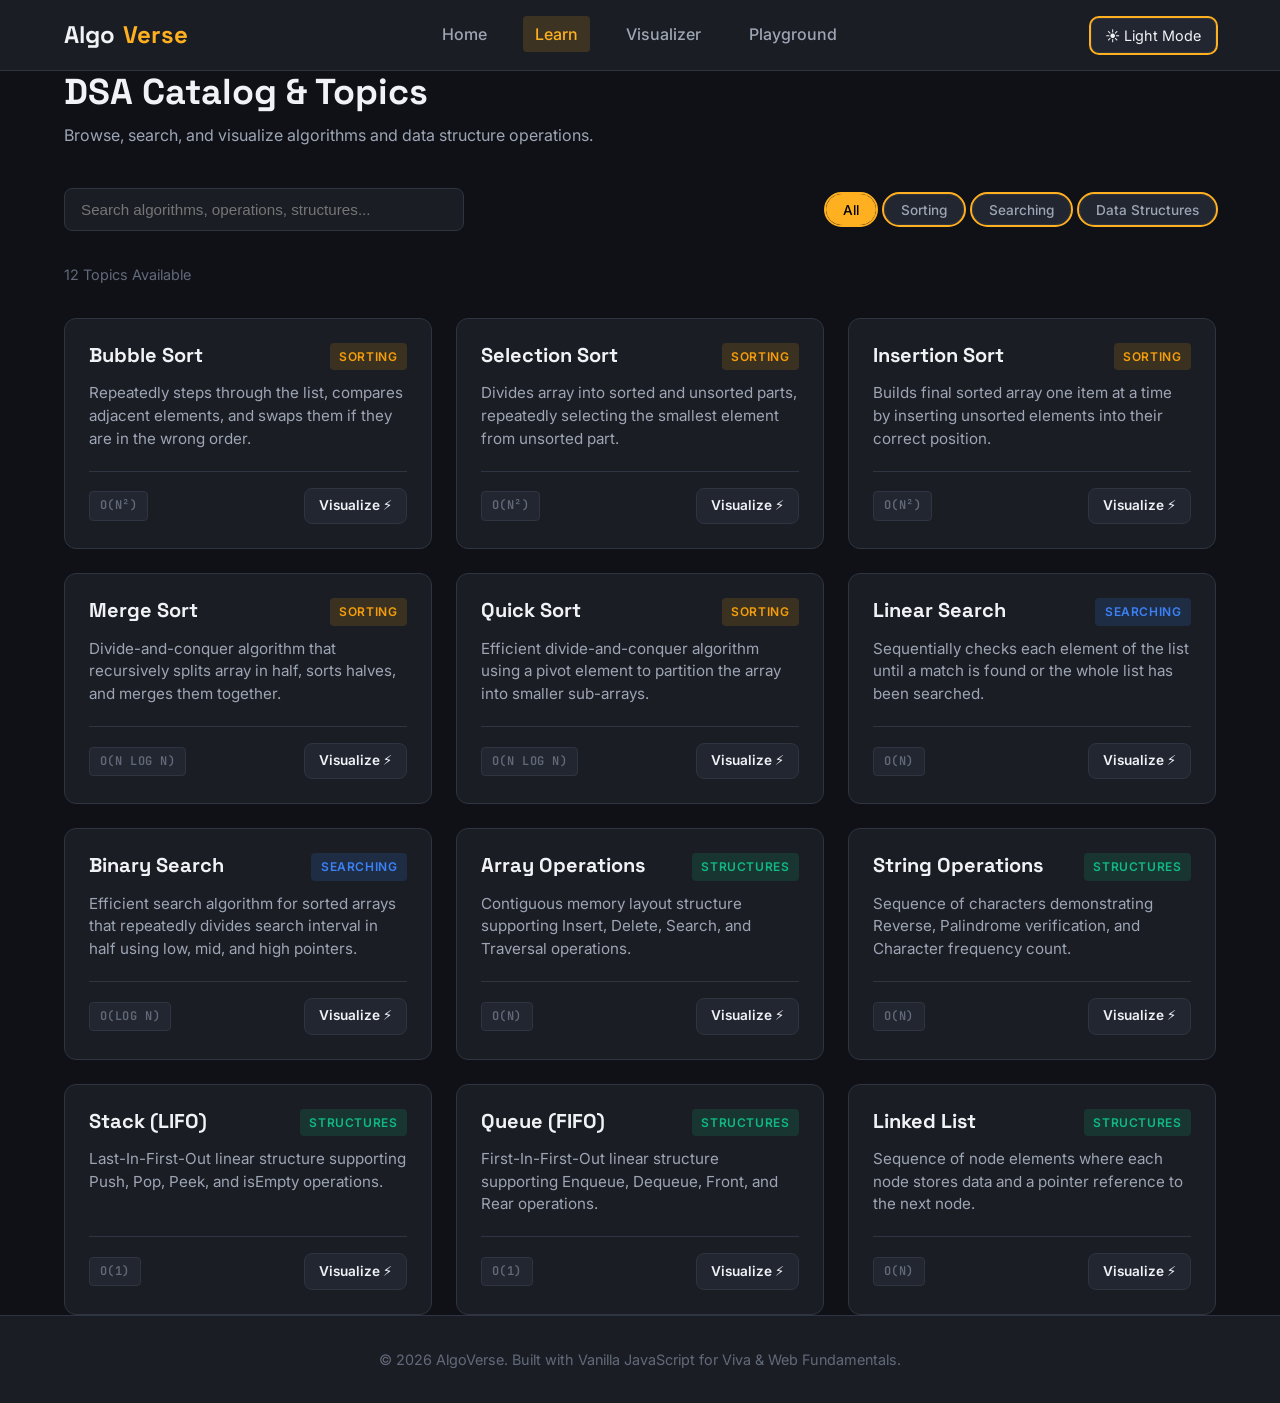
==== learn.html @ 3eda2afb "added landing page, feature cards and dynamic catalog feature system" ====
<!DOCTYPE html>
<html lang="en" data-theme="dark">
<head>
  <meta charset="UTF-8">
  <meta name="viewport" content="width=device-width, initial-scale=1.0">
  <title>Learn & Catalog — AlgoVerse</title>
  
  <!-- Google Fonts -->
  <link rel="preconnect" href="https://fonts.googleapis.com">
  <link rel="preconnect" href="https://fonts.gstatic.com" crossorigin>
  <link href="https://fonts.googleapis.com/css2?family=Inter:wght@400;500;600;700&family=JetBrains+Mono:wght@400;500;700&family=Space+Grotesk:wght@600;700&display=swap" rel="stylesheet">
  
  <!-- Stylesheets -->
  <link rel="stylesheet" href="styles/tokens.css">
  <link rel="stylesheet" href="styles/base.css">
  <link rel="stylesheet" href="styles/layout.css">
  <link rel="stylesheet" href="styles/components.css">
</head>
<body>

  <!-- Navigation Header -->
  <header class="navbar">
    <div class="container nav-container">
      <a href="index.html" class="logo">
        Algo<span>Verse</span>
      </a>
      
      <nav>
        <ul class="nav-links">
          <li><a href="index.html" class="nav-link">Home</a></li>
          <li><a href="learn.html" class="nav-link active">Learn</a></li>
          <li><a href="visualizer.html" class="nav-link">Visualizer</a></li>
          <li><a href="playground.html" class="nav-link">Playground</a></li>
        </ul>
      </nav>

      <button id="theme-toggle" class="theme-toggle-btn" aria-label="Toggle dark/light theme">
        ☀️ Light Mode
      </button>
    </div>
  </header>

  <!-- Main Content Shell -->
  <main class="container">
    <div style="margin-bottom: 2.5rem;">
      <h1 style="font-size: 2.25rem; margin-bottom: 0.5rem;">DSA Catalog & Topics</h1>
      <p style="color: var(--text-secondary);">Browse, search, and visualize algorithms and data structure operations.</p>
    </div>

    <!-- Filter & Search Controls -->
    <div class="filter-bar">
      <!-- Search Input -->
      <input type="text" id="catalog-search" class="search-input" placeholder="Search algorithms, operations, structures...">
      
      <!-- Category Filter Pills -->
      <div class="filter-pills">
        <button class="pill-btn active" data-category="all">All</button>
        <button class="pill-btn" data-category="sorting">Sorting</button>
        <button class="pill-btn" data-category="searching">Searching</button>
        <button class="pill-btn" data-category="structures">Data Structures</button>
      </div>
    </div>

    <!-- Results Counter -->
    <div style="margin-bottom: 1rem; color: var(--text-muted); font-size: 0.9rem;" id="results-count">
      Loading topics...
    </div>

    <!-- Dynamic Catalog Card Grid -->
    <div id="catalog-grid" class="card-grid"></div>
  </main>

  <!-- Footer -->
  <footer class="footer">
    <div class="container">
      <p>&copy; 2026 AlgoVerse. Built with Vanilla JavaScript for Viva & Web Fundamentals.</p>
    </div>
  </footer>

  <!-- Script Modules -->
  <script type="module">
    import { ThemeManager } from './scripts/core/theme.js';
    import './scripts/pages/learn.js';

    document.addEventListener('DOMContentLoaded', () => {
      const themeManager = new ThemeManager();
      themeManager.init();
    });
  </script>
</body>
</html>
---- styles/tokens.css ----
/* AlgoVerse — Design Tokens (tokens.css)
Graphite & Amber Theme System */

:root {
  /* Dark Theme Colors (Default) */
  --bg-primary: #0f1117;
  --bg-surface: #1a1d24;
  --bg-card: #222631;
  
  --text-primary: #f0f2f5;
  --text-secondary: #9da5b4;
  --text-muted: #626a79;
  
  --accent-color: #ffb020;        /* Amber */
  --accent-hover: #e09816;
  --accent-subtle: rgba(255, 176, 32, 0.15);
  
  --border-color: #2e3440;
  --border-focus: #ffb020;
  
  /* Visualization Color Tokens */
  --viz-default: #3b82f6;        /* Blue */
  --viz-compare: #f59e0b;        /* Amber/Orange */
  --viz-swap: #ef4444;           /* Red */
  --viz-sorted: #10b981;         /* Emerald Green */
  --viz-pivot: #8b5cf6;          /* Purple */

  /* Simple Durations & Motion */
  --dur-fast: 150ms;
  --dur-base: 250ms;
  --ease-standard: ease;
  
  /* Layout Spacing & Radius */
  --radius-sm: 4px;
  --radius-md: 8px;
  --radius-lg: 12px;
  --max-width: 1200px;
}

/* Light Theme Override */
[data-theme="light"] {
  --bg-primary: #f8fafc;
  --bg-surface: #ffffff;
  --bg-card: #f1f5f9;
  
  --text-primary: #0f172a;
  --text-secondary: #475569;
  --text-muted: #94a3b8;
  
  --accent-color: #d97706;        /* Deep Amber */
  --accent-hover: #b45309;
  --accent-subtle: rgba(217, 119, 6, 0.15);
  
  --border-color: #e2e8f0;
  --border-focus: #d97706;
}
---- styles/base.css ----
/* AlgoVerse — Base CSS Reset & Typography*/
* {
  margin: 0;
  padding: 0;
  box-sizing: border-box;
}

body {
  background-color: var(--bg-primary);
  color: var(--text-primary);
  font-family: 'Inter', system-ui, -apple-system, sans-serif;
  line-height: 1.6;
  min-height: 100vh;
  display: flex;
  flex-direction: column;
  transition: background-color var(--dur-base) var(--ease-standard),
              color var(--dur-base) var(--ease-standard);
}

h1, h2, h3, h4 {
  font-family: 'Space Grotesk', sans-serif;
  font-weight: 700;
  line-height: 1.2;
}

code, pre, .number-font {
  font-family: 'JetBrains Mono', monospace;
  font-variant-numeric: tabular-nums;
}

a {
  color: var(--accent-color);
  text-decoration: none;
  transition: color var(--dur-fast) var(--ease-standard);
}

a:hover {
  color: var(--accent-hover);
}

button {
  cursor: pointer;
  border: none;
  outline: 2px solid var(--border-focus);
  font-family: inherit;
}

/* Accessibility: Reduced Motion */
@media (prefers-reduced-motion: reduce) {
  *, ::before, ::after {
    transition-duration: 0.01ms !important;
    animation-duration: 0.01ms !important;
  }
}
---- styles/layout.css ----
/*AlgoVerse — Layout Architecture */

.container {
  width: 100%;
  max-width: var(--max-width);
  margin: 0 auto;
  padding: 0 1.5rem;
}

/* Header Navbar */
.navbar {
  background-color: var(--bg-surface);
  border-bottom: 1px solid var(--border-color);
  padding: 1rem 0;
  position: sticky;
  top: 0;
  z-index: 100;
}

.nav-container {
  display: flex;
  justify-content: space-between;
  align-items: center;
}

.logo {
  font-family: 'Space Grotesk', sans-serif;
  font-size: 1.5rem;
  font-weight: 700;
  color: var(--text-primary);
  display: flex;
  align-items: center;
  gap: 0.5rem;
}

.logo span {
  color: var(--accent-color);
}

.nav-links {
  display: flex;
  align-items: center;
  gap: 1.5rem;
  list-style: none;
}

.nav-link {
  color: var(--text-secondary);
  font-weight: 500;
  padding: 0.5rem 0.75rem;
  border-radius: var(--radius-sm);
  transition: all var(--dur-fast) var(--ease-standard);
}

.nav-link:hover, .nav-link.active {
  color: var(--accent-color);
  background-color: var(--accent-subtle);
}

/* Theme Toggle Button */
.theme-toggle-btn {
  background-color: var(--bg-card);
  color: var(--text-primary);
  border: 1px solid var(--border-color);
  padding: 0.5rem 0.85rem;
  border-radius: var(--radius-md);
  font-size: 0.9rem;
  display: flex;
  align-items: center;
  gap: 0.4rem;
  transition: all var(--dur-fast) var(--ease-standard);
}

.theme-toggle-btn:hover {
  border-color: var(--accent-color);
  transform: translateY(-1px);
}

/* Main Content Area */
main {
  flex: 1;
  padding: 3rem 0;
}

/* Hero Placeholder */
.hero-placeholder {
  text-align: center;
  padding: 4rem 1rem;
}

.hero-placeholder h1 {
  font-size: 2.5rem;
  margin-bottom: 1rem;
}

.hero-placeholder h1 span {
  color: var(--accent-color);
}

.hero-placeholder p {
  color: var(--text-secondary);
  font-size: 1.1rem;
}

/* Footer */
.footer {
  background-color: var(--bg-surface);
  border-top: 1px solid var(--border-color);
  padding: 2rem 0;
  text-align: center;
  color: var(--text-muted);
  font-size: 0.9rem;
}
---- styles/components.css ----
/* AlgoVerse — Reusable UI Components*/
/* Buttons */
.btn {
  display: inline-flex;
  align-items: center;
  gap: 0.5rem;
  padding: 0.75rem 1.5rem;
  border-radius: var(--radius-md);
  font-weight: 600;
  font-size: 0.95rem;
  transition: all var(--dur-fast) var(--ease-standard);
  text-decoration: none;
  cursor: pointer;
}

.btn-primary {
  background-color: var(--accent-color);
  color: #000000;
}

.btn-primary:hover {
  background-color: var(--accent-hover);
  color: #000000;
  transform: translateY(-2px);
}

.btn-secondary {
  background-color: var(--bg-card);
  color: var(--text-primary);
  border: 1px solid var(--border-color);
}

.btn-secondary:hover {
  border-color: var(--accent-color);
  color: var(--accent-color);
  transform: translateY(-2px);
}

/* Card Grid Layout */
.card-grid {
  display: grid;
  grid-template-columns: repeat(auto-fit, minmax(300px, 1fr));
  gap: 1.5rem;
  margin-top: 2rem;
}

/* Generic Card Component */
.card {
  background-color: var(--bg-surface);
  border: 1px solid var(--border-color);
  border-radius: var(--radius-lg);
  padding: 1.5rem;
  display: flex;
  flex-direction: column;
  justify-content: space-between;
  transition: transform var(--dur-fast) var(--ease-standard),
              border-color var(--dur-fast) var(--ease-standard),
              background-color var(--dur-base) var(--ease-standard);
}

.card:hover {
  transform: translateY(-4px);
  border-color: var(--accent-color);
}

.card-header {
  display: flex;
  justify-content: space-between;
  align-items: flex-start;
  margin-bottom: 0.75rem;
}

.card-title {
  font-size: 1.25rem;
  color: var(--text-primary);
}

.card-desc {
  color: var(--text-secondary);
  font-size: 0.95rem;
  margin-bottom: 1.25rem;
  line-height: 1.5;
}

.card-footer {
  display: flex;
  justify-content: space-between;
  align-items: center;
  padding-top: 1rem;
  border-top: 1px solid var(--border-color);
}

/* Badges & Tags */
.badge {
  display: inline-block;
  padding: 0.25rem 0.6rem;
  border-radius: var(--radius-sm);
  font-size: 0.75rem;
  font-weight: 600;
  text-transform: uppercase;
  letter-spacing: 0.05em;
}

.badge-sorting {
  background-color: rgba(245, 158, 11, 0.15);
  color: #f59e0b;
}

.badge-searching {
  background-color: rgba(59, 130, 246, 0.15);
  color: #3b82f6;
}

.badge-structures {
  background-color: rgba(16, 185, 129, 0.15);
  color: #10b981;
}

.badge-complexity {
  font-family: 'JetBrains Mono', monospace;
  background-color: var(--bg-card);
  color: var(--text-muted);
  border: 1px solid var(--border-color);
}

/* Search Bar & Filter Controls */
.filter-bar {
  display: flex;
  flex-direction: column;
  gap: 1rem;
  margin-bottom: 2rem;
}

@media (min-width: 640px) {
  .filter-bar {
    flex-direction: row;
    justify-content: space-between;
    align-items: center;
  }
}

.search-input {
  background-color: var(--bg-surface);
  color: var(--text-primary);
  border: 1px solid var(--border-color);
  padding: 0.75rem 1rem;
  border-radius: var(--radius-md);
  font-size: 0.95rem;
  width: 100%;
  max-width: 400px;
  outline: none;
  transition: border-color var(--dur-fast) var(--ease-standard);
}

.search-input:focus {
  border-color: var(--border-focus);
}

.filter-pills {
  display: flex;
  gap: 0.5rem;
  flex-wrap: wrap;
}

.pill-btn {
  background-color: var(--bg-card);
  color: var(--text-secondary);
  border: 1px solid var(--border-color);
  padding: 0.4rem 1rem;
  border-radius: 9999px;
  font-size: 0.85rem;
  font-weight: 500;
  transition: all var(--dur-fast) var(--ease-standard);
  cursor: pointer;
}

.pill-btn:hover, .pill-btn.active {
  background-color: var(--accent-color);
  color: #000000;
  border-color: var(--accent-color);
}
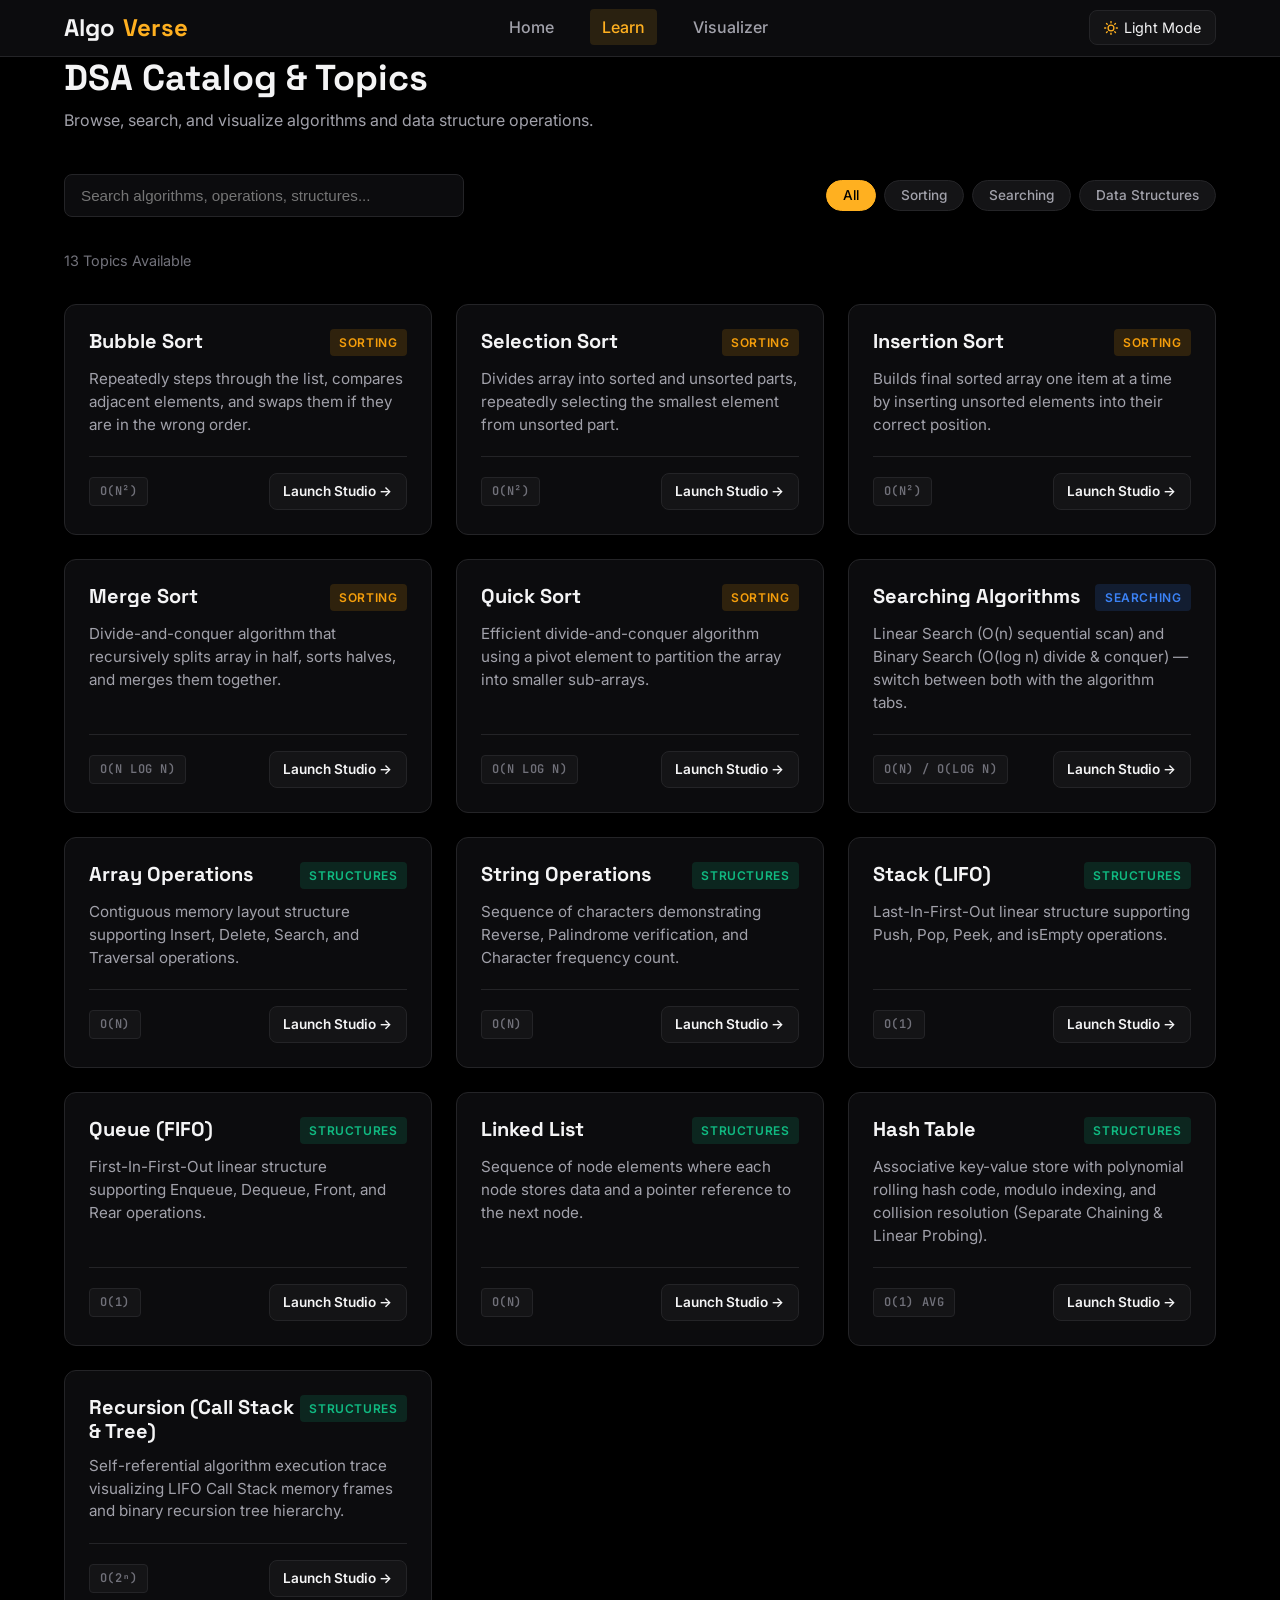
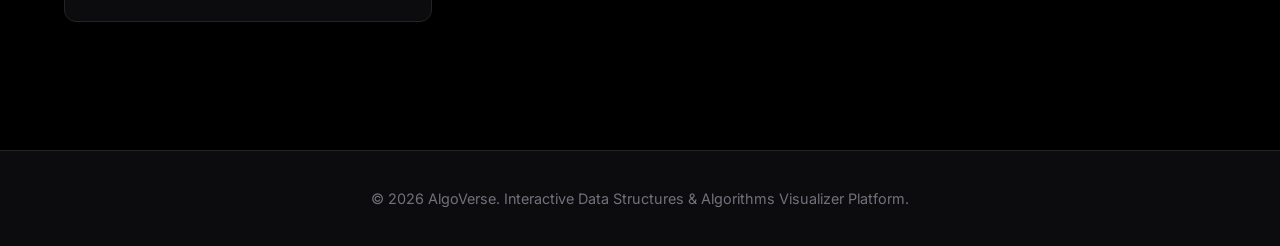
==== commit d6164882: "complete algoverse visualizer platform" ====
--- a/learn.html
+++ b/learn.html
@@ -30,18 +30,18 @@
           <li><a href="index.html" class="nav-link">Home</a></li>
           <li><a href="learn.html" class="nav-link active">Learn</a></li>
           <li><a href="visualizer.html" class="nav-link">Visualizer</a></li>
-          <li><a href="playground.html" class="nav-link">Playground</a></li>
         </ul>
       </nav>
 
       <button id="theme-toggle" class="theme-toggle-btn" aria-label="Toggle dark/light theme">
-        ☀️ Light Mode
+        <svg class="theme-toggle-icon" width="14" height="14" viewBox="0 0 24 24" fill="none" stroke="currentColor" stroke-width="2.2" stroke-linecap="round" stroke-linejoin="round"><circle cx="12" cy="12" r="5"/><line x1="12" y1="1" x2="12" y2="3"/><line x1="12" y1="21" x2="12" y2="23"/><line x1="4.22" y1="4.22" x2="5.64" y2="5.64"/><line x1="18.36" y1="18.36" x2="19.78" y2="19.78"/><line x1="1" y1="12" x2="3" y2="12"/><line x1="21" y1="12" x2="23" y2="12"/><line x1="4.22" y1="19.78" x2="5.64" y2="18.36"/><line x1="18.36" y1="5.64" x2="19.78" y2="4.22"/></svg>
+        <span>Light Mode</span>
       </button>
     </div>
   </header>
 
   <!-- Main Content Shell -->
-  <main class="container">
+  <main class="container catalog-page-container">
     <div style="margin-bottom: 2.5rem;">
       <h1 style="font-size: 2.25rem; margin-bottom: 0.5rem;">DSA Catalog & Topics</h1>
       <p style="color: var(--text-secondary);">Browse, search, and visualize algorithms and data structure operations.</p>
@@ -73,7 +73,7 @@
   <!-- Footer -->
   <footer class="footer">
     <div class="container">
-      <p>&copy; 2026 AlgoVerse. Built with Vanilla JavaScript for Viva & Web Fundamentals.</p>
+      <p>&copy; 2026 AlgoVerse. Interactive Data Structures & Algorithms Visualizer Platform.</p>
     </div>
   </footer>
 
--- a/styles/tokens.css
+++ b/styles/tokens.css
@@ -1,29 +1,29 @@
 /* AlgoVerse — Design Tokens (tokens.css)
-Graphite & Amber Theme System */
+   Jet Black & Amber Theme System */
 
 :root {
-  /* Dark Theme Colors (Default) */
-  --bg-primary: #0f1117;
-  --bg-surface: #1a1d24;
-  --bg-card: #222631;
+  /* Dark Theme Colors (Default) — Jet Black OLED System */
+  --bg-primary: #000000;         /* Pitch Jet Black Canvas (replaces bluish #0f1117) */
+  --bg-surface: #0c0c0e;         /* Elevated Surface for Navbar, Outer Containers & Viewports */
+  --bg-card: #141416;            /* Neutral Dark Charcoal for Cards & Control Clusters */
   
-  --text-primary: #f0f2f5;
-  --text-secondary: #9da5b4;
-  --text-muted: #626a79;
+  --text-primary: #f4f4f5;       /* Crisp High-Contrast White */
+  --text-secondary: #a1a1aa;     /* Neutral Zinc Secondary Text (removes blue undertones) */
+  --text-muted: #71717a;         /* Neutral Zinc Muted Text */
   
-  --accent-color: #ffb020;        /* Amber */
+  --accent-color: #ffb020;       /* Amber Accent */
   --accent-hover: #e09816;
-  --accent-subtle: rgba(255, 176, 32, 0.15);
+  --accent-subtle: rgba(255, 176, 32, 0.12);
   
-  --border-color: #2e3440;
+  --border-color: #242427;       /* Neutral Charcoal Border (replaces Nord blue-gray #2e3440) */
   --border-focus: #ffb020;
   
-  /* Visualization Color Tokens */
-  --viz-default: #3b82f6;        /* Blue */
+  /* Visualization Color Tokens (Vivid & High-Contrast against Pitch Black) */
+  --viz-default: #38bdf8;        /* Sky Blue */
   --viz-compare: #f59e0b;        /* Amber/Orange */
-  --viz-swap: #ef4444;           /* Red */
+  --viz-swap: #ef4444;           /* Vivid Red */
   --viz-sorted: #10b981;         /* Emerald Green */
-  --viz-pivot: #8b5cf6;          /* Purple */
+  --viz-pivot: #a855f7;          /* Purple */
 
   /* Simple Durations & Motion */
   --dur-fast: 150ms;
--- a/styles/base.css
+++ b/styles/base.css
@@ -41,8 +41,13 @@
 button {
   cursor: pointer;
   border: none;
+  outline: none;
+  font-family: inherit;
+}
+
+button:focus-visible {
   outline: 2px solid var(--border-focus);
-  font-family: inherit;
+  outline-offset: 2px;
 }
 
 /* Accessibility: Reduced Motion */
--- a/styles/layout.css
+++ b/styles/layout.css
@@ -11,7 +11,7 @@
 .navbar {
   background-color: var(--bg-surface);
   border-bottom: 1px solid var(--border-color);
-  padding: 1rem 0;
+  padding: 0.55rem 0;
   position: sticky;
   top: 0;
   z-index: 100;
@@ -73,41 +73,174 @@
 
 .theme-toggle-btn:hover {
   border-color: var(--accent-color);
-  transform: translateY(-1px);
+  transform: translateY(-2px) scale(1.03);
+  box-shadow: 0 0 12px var(--accent-subtle);
 }
 
 /* Main Content Area */
 main {
   flex: 1;
-  padding: 3rem 0;
+  padding: 0.75rem 0 2rem;
+}
+
+.catalog-page-container {
+  padding-bottom: 4rem;
+}
+
+/* Top Concept Container for Array Viewport Reorganization */
+#top-concept-container:not(:empty) {
+  margin-bottom: 0.85rem;
+}
+
+#top-concept-container .concept-header-card {
+  margin-bottom: 0;
+}
+
+/* Universal Workbench Layout */
+.visualizer-workbench {
+  width: 100%;
+}
+
+.workbench-controls-col {
+  width: 100%;
+}
+
+.workbench-visualizer-col {
+  width: 100%;
+}
+
+/* Split Workbench Layout for Stack, Queue, Hash Table, Sorting, Searching, Recursion & String (Left Controls, Right Visualizer) */
+@media (min-width: 960px) {
+  .visualizer-workbench.split-active {
+    display: grid;
+    grid-template-columns: minmax(360px, 460px) 1fr;
+    gap: 1.5rem;
+    align-items: start;
+    margin-bottom: 1.25rem;
+  }
+
+  .visualizer-workbench.split-active .workbench-controls-col .input-control-card {
+    margin-bottom: 0;
+  }
+
+  .visualizer-workbench.split-active .workbench-visualizer-col #visualization-viewport {
+    min-height: 380px;
+    display: flex;
+    align-items: stretch;
+    justify-content: center;
+  }
+
+  .visualizer-workbench.split-active .workbench-visualizer-col #visualization-viewport:has(.stack-visualizer-container),
+  .visualizer-workbench.split-active .workbench-visualizer-col #visualization-viewport:has(.queue-visualizer-stage),
+  .visualizer-workbench.split-active .workbench-visualizer-col #visualization-viewport:has(.hash-table-viewport),
+  .visualizer-workbench.split-active .workbench-visualizer-col #visualization-viewport:has(.string-viewport-card),
+  .visualizer-workbench.split-active .workbench-visualizer-col #visualization-viewport:has(.recursion-visualizer-grid) {
+    min-height: 420px;
+    align-items: center;
+  }
+}
+
+/* Theme Toggle Icon */
+.theme-toggle-icon {
+  display: inline-block;
+  vertical-align: middle;
+  color: var(--accent-color);
+  flex-shrink: 0;
+}
+
+/* ==================== HOME PAGE DSA AMBIENT BACKDROP ==================== */
+.hero-dsa-backdrop {
+  position: absolute;
+  top: 0;
+  left: 0;
+  right: 0;
+  height: 620px;
+  overflow: hidden;
+  pointer-events: none;
+  z-index: 0;
+}
+
+.home-main-container {
+  position: relative;
+  z-index: 1;
+}
+
+.dsa-ambient-radial-glow {
+  position: absolute;
+  border-radius: 50%;
+  filter: blur(80px);
+  opacity: 0.6;
+  pointer-events: none;
+}
+
+.dsa-ambient-radial-glow.glow-1 {
+  top: -80px;
+  left: 20%;
+  width: 480px;
+  height: 380px;
+  background: radial-gradient(circle, rgba(245, 158, 11, 0.08) 0%, rgba(245, 158, 11, 0.02) 60%, transparent 100%);
+}
+
+.dsa-ambient-radial-glow.glow-2 {
+  top: 100px;
+  right: 15%;
+  width: 520px;
+  height: 420px;
+  background: radial-gradient(circle, rgba(6, 182, 212, 0.07) 0%, rgba(139, 92, 246, 0.03) 60%, transparent 100%);
+}
+
+.dsa-grid-pattern {
+  position: absolute;
+  inset: 0;
+  background-image: radial-gradient(rgba(255, 255, 255, 0.06) 1px, transparent 1px);
+  background-size: 32px 32px;
+  mask-image: radial-gradient(ellipse 70% 60% at 50% 30%, black 20%, transparent 80%);
+  -webkit-mask-image: radial-gradient(ellipse 70% 60% at 50% 30%, black 20%, transparent 80%);
+}
+
+.dsa-constellation-svg {
+  position: absolute;
+  top: 40px;
+  left: 50%;
+  transform: translateX(-50%);
+  width: 1200px;
+  height: 520px;
+  opacity: 0.85;
 }
 
 /* Hero Placeholder */
 .hero-placeholder {
   text-align: center;
-  padding: 4rem 1rem;
+  padding: 4.5rem 1rem 3rem;
+  position: relative;
 }
 
 .hero-placeholder h1 {
-  font-size: 2.5rem;
+  font-size: 2.85rem;
   margin-bottom: 1rem;
+  letter-spacing: -0.02em;
 }
 
 .hero-placeholder h1 span {
   color: var(--accent-color);
+  text-shadow: 0 0 25px rgba(245, 158, 11, 0.25);
 }
 
 .hero-placeholder p {
   color: var(--text-secondary);
-  font-size: 1.1rem;
+  font-size: 1.15rem;
+  max-width: 650px;
+  margin: 0 auto;
 }
 
 /* Footer */
 .footer {
   background-color: var(--bg-surface);
   border-top: 1px solid var(--border-color);
-  padding: 2rem 0;
+  padding: 2.25rem 0;
   text-align: center;
   color: var(--text-muted);
   font-size: 0.9rem;
-}
+  position: relative;
+  z-index: 2;
+}
--- a/styles/components.css
+++ b/styles/components.css
@@ -33,7 +33,8 @@
 .btn-secondary:hover {
   border-color: var(--accent-color);
   color: var(--accent-color);
-  transform: translateY(-2px);
+  transform: translateY(-2px) scale(1.03);
+  box-shadow: 0 0 12px var(--accent-subtle);
 }
 
 /* Card Grid Layout */
@@ -42,6 +43,7 @@
   grid-template-columns: repeat(auto-fit, minmax(300px, 1fr));
   gap: 1.5rem;
   margin-top: 2rem;
+  margin-bottom: 4rem; /* Clear gap between last row of cards and footer */
 }
 
 /* Generic Card Component */
@@ -54,8 +56,8 @@
   flex-direction: column;
   justify-content: space-between;
   transition: transform var(--dur-fast) var(--ease-standard),
-              border-color var(--dur-fast) var(--ease-standard),
-              background-color var(--dur-base) var(--ease-standard);
+    border-color var(--dur-fast) var(--ease-standard),
+    background-color var(--dur-base) var(--ease-standard);
 }
 
 .card:hover {
@@ -86,8 +88,18 @@
   display: flex;
   justify-content: space-between;
   align-items: center;
+  gap: 0.75rem;
   padding-top: 1rem;
   border-top: 1px solid var(--border-color);
+  margin-top: auto;
+}
+
+.card-footer .btn {
+  white-space: nowrap;
+  flex-shrink: 0;
+  display: inline-flex;
+  align-items: center;
+  justify-content: center;
 }
 
 /* Badges & Tags */
@@ -174,8 +186,4510 @@
   cursor: pointer;
 }
 
-.pill-btn:hover, .pill-btn.active {
+.pill-btn:hover,
+.pill-btn.active {
   background-color: var(--accent-color);
   color: #000000;
   border-color: var(--accent-color);
 }
+
+
+
+/*Transport Controls Component Styles */
+
+.transport-bar {
+  background-color: var(--bg-surface);
+  border: 1px solid var(--border-color);
+  border-radius: var(--radius-md);
+  padding: 0.5rem 0.85rem;
+  display: flex;
+  flex-direction: column;
+  gap: 0.45rem;
+  margin-top: 0.4rem;
+  margin-bottom: 0.4rem;
+}
+
+.transport-controls-row {
+  display: flex;
+  justify-content: space-between;
+  align-items: center;
+  flex-wrap: wrap;
+  gap: 1rem;
+}
+
+.transport-btn-group {
+  display: flex;
+  align-items: center;
+  gap: 0.5rem;
+}
+
+.transport-btn {
+  background-color: var(--bg-card);
+  color: var(--text-primary);
+  border: 1px solid var(--border-color);
+  padding: 0.5rem 1rem;
+  border-radius: var(--radius-md);
+  font-size: 0.9rem;
+  font-weight: 600;
+  display: inline-flex;
+  align-items: center;
+  gap: 0.4rem;
+  transition: all var(--dur-fast) var(--ease-standard);
+  cursor: pointer;
+}
+
+.transport-btn:hover {
+  border-color: var(--accent-color);
+  color: var(--accent-color);
+}
+
+.transport-btn.active {
+  background-color: var(--accent-color);
+  color: #000000;
+  border-color: var(--accent-color);
+}
+
+.speed-select {
+  background-color: var(--bg-card);
+  color: var(--text-primary);
+  border: 1px solid var(--border-color);
+  padding: 0.5rem 0.75rem;
+  border-radius: var(--radius-md);
+  font-size: 0.85rem;
+  font-weight: 500;
+  outline: none;
+  cursor: pointer;
+}
+
+.speed-select:focus {
+  border-color: var(--border-focus);
+}
+
+.timeline-row {
+  display: flex;
+  align-items: center;
+  gap: 1rem;
+}
+
+.scrubber-slider {
+  flex: 1;
+  accent-color: var(--accent-color);
+  height: 6px;
+  cursor: pointer;
+}
+
+.step-badge {
+  font-family: 'JetBrains Mono', monospace;
+  font-size: 0.85rem;
+  color: var(--text-muted);
+  min-width: 110px;
+  text-align: right;
+}
+
+
+
+/* ==========================================
+   Visualizer Viewport & Array Bars Styles
+   ========================================== */
+
+.visualizer-header {
+  margin-bottom: 0.45rem;
+  display: flex;
+  justify-content: space-between;
+  align-items: center;
+  flex-wrap: wrap;
+  gap: 0.5rem;
+}
+
+.visualizer-header h1 {
+  font-size: 1.65rem !important;
+  margin-bottom: 0.15rem !important;
+}
+
+.visualization-viewport {
+  background-color: var(--bg-surface);
+  border: 1px solid var(--border-color);
+  border-radius: var(--radius-lg);
+  height: 275px;
+  width: 100%;
+  padding: 3.5rem 1.25rem 0.75rem; /* extra top for pointer badge stacks */
+  display: flex;
+  align-items: stretch;
+  justify-content: center;
+  gap: 0.65rem;
+  position: relative;
+  overflow: visible; /* allow stacked pointer badges to show above */
+}
+
+.visualization-viewport:has(.array-boxes-row),
+.visualization-viewport:has(.matrix-visualizer-container),
+.visualization-viewport:has(.ll-visualization-chain),
+.visualization-viewport:has(.ll-visualization-wrapper),
+.visualization-viewport:has(.string-viewport-card),
+.visualization-viewport:has(.hash-table-viewport),
+.visualization-viewport:has(.stack-visualizer-container),
+.visualization-viewport:has(.queue-visualizer-stage),
+.visualization-viewport:has(.recursion-visualizer-grid) {
+  height: auto;
+  min-height: 150px;
+  align-items: center;
+  padding: 0.85rem 1rem;
+  overflow: visible;
+}
+
+
+.bar-wrapper {
+  flex: 1;
+  max-width: 60px;
+  height: 100%;
+  display: flex;
+  flex-direction: column;
+  justify-content: flex-end;
+  align-items: center;
+  position: relative;
+}
+
+.bar {
+  width: 100%;
+  background-color: var(--viz-default);
+  border-radius: var(--radius-sm) var(--radius-sm) 0 0;
+  transition: height var(--dur-base) var(--ease-standard),
+    background-color var(--dur-fast) var(--ease-standard),
+    transform var(--dur-fast) var(--ease-standard);
+  display: flex;
+  justify-content: center;
+  align-items: flex-start;
+  padding-top: 0.25rem;
+}
+
+.bar-val {
+  font-family: 'JetBrains Mono', monospace;
+  font-size: 0.75rem;
+  font-weight: 700;
+  color: #ffffff;
+  text-shadow: 0 1px 2px rgba(0, 0, 0, 0.8);
+}
+
+.bar.highlight-compare {
+  background-color: var(--viz-compare);
+  transform: scaleY(1.03);
+}
+
+.bar.highlight-swap {
+  background-color: var(--viz-swap);
+  transform: scaleY(1.05);
+}
+
+.bar.highlight-sorted {
+  background-color: var(--viz-sorted);
+}
+
+.bar.highlight-pivot {
+  background-color: var(--viz-pivot);
+}
+
+.pointer-badge {
+  position: absolute;
+  top: -26px;
+  font-family: 'JetBrains Mono', monospace;
+  font-size: 0.75rem;
+  font-weight: 700;
+  color: var(--accent-color);
+  background-color: var(--accent-subtle);
+  padding: 1px 5px;
+  border-radius: var(--radius-sm);
+  border: 1px solid var(--accent-color);
+  white-space: nowrap;
+  z-index: 10;
+}
+
+/* Sub-array Grouping for Divide & Conquer (Merge Sort & Quick Sort) */
+.subarray-group {
+  border: 1.5px dashed rgba(56, 189, 248, 0.45);
+  border-radius: var(--radius-md);
+  background: rgba(15, 23, 42, 0.5);
+  padding: 0.5rem 0.65rem;
+  display: flex;
+  flex-direction: column;
+  align-items: center;
+  justify-content: flex-end;
+  gap: 0.5rem;
+  height: 100%;
+  flex: 1;
+  position: relative;
+  transition: all 0.25s ease;
+}
+
+.subarray-group.active-group {
+  border: 1.5px solid #f59e0b;
+  background: rgba(245, 158, 11, 0.1);
+  box-shadow: 0 0 16px rgba(245, 158, 11, 0.25);
+  transform: translateY(-2px);
+}
+
+.group-label {
+  font-family: var(--font-mono);
+  font-size: 0.72rem;
+  font-weight: 700;
+  color: #38bdf8;
+  background: rgba(56, 189, 248, 0.15);
+  border: 1px solid rgba(56, 189, 248, 0.3);
+  padding: 2px 7px;
+  border-radius: 4px;
+}
+
+.group-bars {
+  display: flex;
+  align-items: flex-end;
+  justify-content: center;
+  gap: 0.45rem;
+  height: 100%;
+  width: 100%;
+}
+
+
+/* ==========================================
+   Input Controls & Stats Components
+   ========================================== */
+
+.input-control-card {
+  background-color: var(--bg-surface);
+  border: 1px solid var(--border-color);
+  border-radius: var(--radius-lg);
+  padding: 0.65rem 0.95rem;
+  margin-bottom: 0.45rem;
+  display: flex;
+  flex-direction: column;
+  gap: 0.45rem;
+}
+
+.input-control-card:has(.ds-toolbar-card) {
+  padding: 0;
+  border: none;
+  background: transparent;
+  margin-bottom: 0.45rem;
+  box-shadow: none;
+}
+
+@media (min-width: 768px) {
+  .input-control-card {
+    flex-direction: row;
+    align-items: center;
+    justify-content: space-between;
+  }
+}
+
+.input-group {
+  display: flex;
+  gap: 0.5rem;
+  flex: 1;
+  max-width: 500px;
+}
+
+.custom-input {
+  background-color: var(--bg-card);
+  color: var(--text-primary);
+  border: 1px solid var(--border-color);
+  padding: 0.45rem 0.85rem;
+  border-radius: var(--radius-md);
+  font-family: 'JetBrains Mono', monospace;
+  font-size: 0.85rem;
+  flex: 1;
+  outline: none;
+}
+
+.custom-input:focus {
+  border-color: var(--border-focus);
+}
+
+.error-banner {
+  color: #ef4444;
+  background-color: rgba(239, 68, 68, 0.1);
+  border: 1px solid rgba(239, 68, 68, 0.3);
+  padding: 0.4rem 0.85rem;
+  border-radius: var(--radius-md);
+  font-size: 0.82rem;
+  display: none;
+  margin-top: 0.35rem;
+}
+
+.stats-row {
+  display: flex;
+  gap: 0.75rem;
+  margin-top: 0;
+  flex-wrap: wrap;
+}
+
+.stat-badge-card {
+  background-color: var(--bg-card);
+  border: 1px solid var(--border-color);
+  border-radius: var(--radius-md);
+  padding: 0.35rem 0.75rem;
+  display: flex;
+  align-items: center;
+  gap: 0.4rem;
+  font-size: 0.8rem;
+}
+
+.stat-val {
+  font-family: 'JetBrains Mono', monospace;
+  font-weight: 700;
+  color: var(--accent-color);
+}
+
+.narration-box {
+  background-color: var(--bg-card);
+  border: 1px solid var(--border-color);
+  border-left: 4px solid var(--accent-color);
+  border-radius: var(--radius-md);
+  padding: 0.4rem 0.95rem;
+  margin-top: 0.35rem;
+  margin-bottom: 0.45rem;
+  color: var(--text-primary);
+  font-size: 0.88rem;
+  display: flex;
+  align-items: center;
+  gap: 0.5rem;
+}
+
+/* ==========================================
+   Divide & Conquer Sub-array Visualizer Styles
+   ========================================== */
+/* ==========================================
+   Divide & Conquer Sub-array Visualizer Styles
+   ========================================== */
+
+.subarray-group {
+  display: flex;
+  flex-direction: column;
+  align-items: center;
+  justify-content: flex-end;
+  height: 100%;
+  padding: 2.2rem 0.5rem 0.5rem 0.5rem;
+  /* Leaves room at the top for group badge */
+  background-color: rgba(255, 255, 255, 0.03);
+  border: 1.5px dashed rgba(245, 158, 11, 0.4);
+  /* Prominent dashed sub-array boundary */
+  border-radius: var(--radius-md);
+  transition: all var(--dur-fast) var(--ease-standard);
+  position: relative;
+  flex: 1;
+}
+
+.subarray-group.active-group {
+  border: 2px solid var(--accent-color);
+  background-color: rgba(245, 158, 11, 0.12);
+  box-shadow: 0 0 15px rgba(245, 158, 11, 0.25);
+}
+
+.group-label {
+  font-family: 'JetBrains Mono', monospace;
+  font-size: 0.7rem;
+  font-weight: 700;
+  color: #000000;
+  position: absolute;
+  top: 8px;
+  background-color: var(--accent-color);
+  padding: 2px 8px;
+  border-radius: var(--radius-sm);
+  box-shadow: 0 2px 4px rgba(0, 0, 0, 0.4);
+  z-index: 2;
+  white-space: nowrap;
+}
+
+.subarray-group.active-group .group-label {
+  background-color: #ffffff;
+  color: #000000;
+}
+
+.group-bars {
+  display: flex;
+  align-items: flex-end;
+  justify-content: center;
+  gap: 0.4rem;
+  width: 100%;
+  height: 100%;
+}
+
+
+/* ==========================================
+   Code Line Syntax Highlighting Panel Styles
+   ========================================== */
+
+.code-panel-card {
+  background-color: var(--bg-surface);
+  border: 1px solid var(--border-color);
+  border-radius: var(--radius-lg);
+  overflow: hidden;
+  margin-top: 1.5rem;
+}
+
+.code-header {
+  background-color: var(--bg-card);
+  padding: 0.6rem 1.25rem;
+  border-bottom: 1px solid var(--border-color);
+  display: flex;
+  justify-content: space-between;
+  align-items: center;
+  font-size: 0.85rem;
+  font-weight: 600;
+  color: var(--text-secondary);
+}
+
+.code-lang-tag {
+  font-family: 'JetBrains Mono', monospace;
+  font-size: 0.75rem;
+  color: var(--accent-color);
+  background-color: var(--accent-subtle);
+  padding: 2px 6px;
+  border-radius: var(--radius-sm);
+}
+
+.code-block {
+  margin: 0;
+  padding: 0.75rem 0;
+  font-family: 'JetBrains Mono', monospace;
+  font-size: 0.85rem;
+  line-height: 1.6;
+  overflow-x: auto;
+}
+
+.code-line {
+  display: flex;
+  padding: 0.15rem 1.25rem;
+  transition: background-color var(--dur-fast) var(--ease-standard);
+}
+
+.code-line.active-code-line {
+  background-color: rgba(245, 158, 11, 0.18);
+  border-left: 4px solid var(--accent-color);
+}
+
+.line-num {
+  color: var(--text-muted);
+  width: 32px;
+  user-select: none;
+  font-size: 0.8rem;
+}
+
+.line-text {
+  color: var(--text-primary);
+  white-space: pre;
+  tab-size: 2;
+}
+
+/* ==========================================
+   Stack, Queue & String Data Structure Styles
+   ========================================== */
+
+/* Stack Visualizer */
+.stack-visualizer-container {
+  display: flex;
+  flex-direction: column;
+  align-items: center;
+  justify-content: flex-end;
+  height: 100%;
+  width: 100%;
+  max-width: 320px;
+  margin: 0 auto;
+}
+
+.stack-body {
+  display: flex;
+  flex-direction: column;
+  gap: 0.5rem;
+  width: 100%;
+  border-left: 3px solid var(--border-color);
+  border-right: 3px solid var(--border-color);
+  border-bottom: 4px solid var(--accent-color);
+  padding: 0.75rem;
+  border-radius: 0 0 var(--radius-md) var(--radius-md);
+  background-color: rgba(255, 255, 255, 0.02);
+}
+
+.stack-item {
+  background-color: var(--bg-card);
+  border: 1px solid var(--border-color);
+  border-radius: var(--radius-md);
+  padding: 0.6rem 1rem;
+  display: flex;
+  justify-content: space-between;
+  align-items: center;
+  font-family: 'JetBrains Mono', monospace;
+  font-weight: 700;
+  transition: all var(--dur-fast) var(--ease-standard);
+  position: relative;
+}
+
+.stack-item.stack-item-active {
+  border-color: var(--accent-color);
+  background-color: rgba(245, 158, 11, 0.15);
+  transform: scale(1.02);
+}
+
+.stack-item.stack-item-swap {
+  border-color: #3b82f6;
+  background-color: rgba(59, 130, 246, 0.15);
+}
+
+.stack-item.stack-item-sorted {
+  border-color: #10b981;
+  background-color: rgba(16, 185, 129, 0.15);
+}
+
+.stack-pointer-badge {
+  position: absolute;
+  left: -90px;
+  font-size: 0.75rem;
+  font-weight: 700;
+  color: var(--accent-color);
+  background-color: var(--accent-subtle);
+  padding: 2px 6px;
+  border-radius: var(--radius-sm);
+  border: 1px solid var(--accent-color);
+}
+
+.stack-base-label {
+  margin-top: 0.5rem;
+  font-family: 'JetBrains Mono', monospace;
+  font-size: 0.75rem;
+  color: var(--text-muted);
+}
+
+/* Queue Visualizer */
+.queue-visualizer-container {
+  display: flex;
+  align-items: center;
+  justify-content: center;
+  gap: 1rem;
+  height: 100%;
+  width: 100%;
+}
+
+.queue-label-tag {
+  font-family: 'JetBrains Mono', monospace;
+  font-size: 0.75rem;
+  font-weight: 700;
+  color: var(--text-muted);
+}
+
+.queue-body {
+  display: flex;
+  align-items: center;
+  gap: 0.6rem;
+  border-top: 3px solid var(--border-color);
+  border-bottom: 3px solid var(--border-color);
+  padding: 1rem 0.75rem;
+  background-color: rgba(255, 255, 255, 0.02);
+}
+
+.queue-item {
+  background-color: var(--bg-card);
+  border: 1px solid var(--border-color);
+  border-radius: var(--radius-md);
+  padding: 1rem 1.25rem;
+  display: flex;
+  flex-direction: column;
+  align-items: center;
+  gap: 0.25rem;
+  font-family: 'JetBrains Mono', monospace;
+  font-weight: 700;
+  transition: all var(--dur-fast) var(--ease-standard);
+  position: relative;
+  min-width: 65px;
+}
+
+.queue-item.queue-item-active {
+  border-color: var(--accent-color);
+  background-color: rgba(245, 158, 11, 0.15);
+  transform: translateY(-4px);
+}
+
+.queue-item.queue-item-swap {
+  border-color: #3b82f6;
+  background-color: rgba(59, 130, 246, 0.15);
+}
+
+.queue-item.queue-item-sorted {
+  border-color: #10b981;
+  background-color: rgba(16, 185, 129, 0.15);
+}
+
+.queue-pointer-badge {
+  position: absolute;
+  top: -26px;
+  font-size: 0.7rem;
+  font-weight: 700;
+  color: var(--accent-color);
+  background-color: var(--accent-subtle);
+  padding: 1px 5px;
+  border-radius: var(--radius-sm);
+  border: 1px solid var(--accent-color);
+}
+
+/* ==========================================================================
+   Architecture Mode Switcher Bar (1D/2D, Chaining/Probing, Linear/Circular)
+   ========================================================================== */
+.array-mode-switcher-bar {
+  display: flex;
+  justify-content: space-between;
+  align-items: center;
+  flex-wrap: wrap;
+  gap: 0.75rem;
+  padding: 0.55rem 0.85rem;
+  background: var(--bg-card);
+  border: 1px solid var(--border-color);
+  border-radius: var(--radius-md);
+}
+
+.mode-switch-left {
+  display: flex;
+  flex-direction: column;
+  gap: 0.15rem;
+}
+
+.mode-switch-title {
+  font-family: 'Space Grotesk', sans-serif;
+  font-size: 0.88rem;
+  font-weight: 700;
+  color: var(--text-primary);
+}
+
+.mode-switch-desc {
+  font-size: 0.75rem;
+  color: var(--text-muted);
+}
+
+.mode-toggle-group {
+  display: flex;
+  align-items: center;
+  gap: 0.4rem;
+}
+
+.mode-pill {
+  background: rgba(255, 255, 255, 0.04);
+  border: 1px solid var(--border-color);
+  color: var(--text-secondary);
+  font-family: var(--font-mono);
+  font-size: 0.78rem;
+  font-weight: 600;
+  padding: 0.35rem 0.75rem;
+  border-radius: var(--radius-sm);
+  cursor: pointer;
+  transition: all var(--dur-fast) var(--ease-standard);
+}
+
+.mode-pill:hover {
+  color: var(--text-primary);
+  border-color: rgba(245, 158, 11, 0.4);
+}
+
+.mode-pill.active {
+  background: rgba(245, 158, 11, 0.15);
+  border-color: var(--accent-color);
+  color: var(--accent-color);
+  font-weight: 700;
+  box-shadow: 0 0 12px rgba(245, 158, 11, 0.3);
+}
+
+/* ==========================================================================
+   String Visualizer Ribbon & Character Tile Styling (Matching Screenshot 2)
+   ========================================================================== */
+.string-viewport-card {
+  width: 100%;
+  display: flex;
+  flex-direction: column;
+  align-items: center;
+  gap: 0.75rem;
+}
+
+.string-hud-bar {
+  display: flex;
+  justify-content: space-between;
+  align-items: center;
+  width: 100%;
+  flex-wrap: wrap;
+  gap: 0.75rem;
+  padding: 0.45rem 0.85rem;
+  background: rgba(15, 23, 42, 0.6);
+  border: 1px solid var(--border-color);
+  border-radius: var(--radius-md);
+}
+
+.string-meta-chips, .string-legend-chips {
+  display: flex;
+  align-items: center;
+  gap: 0.75rem;
+  flex-wrap: wrap;
+}
+
+.string-ribbon-container {
+  display: flex;
+  align-items: center;
+  justify-content: center;
+  gap: 0.65rem;
+  width: 100%;
+  flex-wrap: wrap;
+  padding: 0.5rem 0;
+}
+
+.string-char-tile {
+  background-color: var(--bg-card);
+  border: 1.5px solid var(--border-color);
+  border-radius: 12px;
+  min-width: 62px;
+  padding: 0.5rem 0.6rem;
+  display: flex;
+  flex-direction: column;
+  align-items: center;
+  gap: 0.2rem;
+  position: relative;
+  transition: all var(--dur-fast) var(--ease-standard);
+  box-shadow: 0 4px 14px rgba(0, 0, 0, 0.35);
+}
+
+.string-char-tile:hover {
+  transform: translateY(-4px);
+  border-color: rgba(245, 158, 11, 0.4);
+  box-shadow: 0 8px 20px rgba(245, 158, 11, 0.2);
+}
+
+.string-char-tile.char-tile-active {
+  border-color: var(--accent-color);
+  background-color: rgba(245, 158, 11, 0.15);
+  transform: translateY(-4px) scale(1.05);
+  box-shadow: 0 0 18px rgba(245, 158, 11, 0.4);
+}
+
+.char-ptr-slot {
+  min-height: 16px;
+  display: flex;
+  align-items: center;
+  justify-content: center;
+}
+
+.char-ptr-badge {
+  font-family: var(--font-mono);
+  font-size: 0.62rem;
+  font-weight: 700;
+  padding: 1px 5px;
+  border-radius: 4px;
+  background: #a855f7;
+  color: #ffffff;
+  box-shadow: 0 2px 4px rgba(0, 0, 0, 0.3);
+}
+
+.char-ptr-badge.ptr-start, .char-ptr-badge.ptr-left {
+  background: #a855f7;
+}
+
+.char-ptr-badge.ptr-end, .char-ptr-badge.ptr-right {
+  background: #3b82f6;
+}
+
+.char-idx {
+  font-family: var(--font-mono);
+  font-size: 0.72rem;
+  color: var(--text-muted);
+}
+
+.char-glyph {
+  font-size: 1.6rem;
+  font-weight: 800;
+  color: #ffffff;
+  line-height: 1.2;
+}
+
+.char-ascii-byte {
+  font-family: var(--font-mono);
+  font-size: 0.7rem;
+  color: var(--text-secondary);
+}
+
+.string-freq-container {
+  width: 100%;
+  background: rgba(15, 23, 42, 0.6);
+  border: 1px solid var(--border-color);
+  border-radius: var(--radius-md);
+  padding: 0.75rem 1rem;
+  margin-top: 0.5rem;
+}
+
+.freq-bars-grid {
+  display: flex;
+  align-items: flex-end;
+  gap: 1rem;
+  overflow-x: auto;
+  padding: 0.5rem 0;
+}
+
+/* ==========================================================================
+   Hash Table Visualizer (Buckets, Chaining, Probing - Matching Screenshot 3)
+   ========================================================================== */
+.hash-table-viewport {
+  width: 100%;
+  display: flex;
+  flex-direction: column;
+  gap: 0.75rem;
+}
+
+.hash-metrics-banner {
+  display: flex;
+  flex-direction: column;
+  gap: 0.4rem;
+  background: rgba(15, 23, 42, 0.7);
+  border: 1px solid var(--border-color);
+  border-radius: var(--radius-md);
+  padding: 0.6rem 0.95rem;
+}
+
+.hash-metric-chips {
+  display: flex;
+  align-items: center;
+  gap: 0.85rem;
+  flex-wrap: wrap;
+}
+
+.hash-load-bar-wrap {
+  width: 100%;
+  height: 5px;
+  background: rgba(255, 255, 255, 0.08);
+  border-radius: 999px;
+  overflow: hidden;
+}
+
+.hash-load-bar-fill {
+  height: 100%;
+  background: #10b981;
+  border-radius: 999px;
+  transition: width 0.3s ease, background-color 0.3s ease;
+}
+
+.hash-load-bar-fill.load-warning {
+  background: #ef4444;
+}
+
+.hash-buckets-container {
+  display: flex;
+  flex-direction: column;
+  gap: 0.4rem;
+  width: 100%;
+  max-height: 290px;
+  overflow-y: auto;
+  padding-right: 0.25rem;
+}
+
+.hash-bucket-row {
+  display: flex;
+  align-items: center;
+  gap: 0.75rem;
+  background: var(--bg-card);
+  border: 1px solid var(--border-color);
+  border-radius: var(--radius-md);
+  padding: 0.5rem 0.85rem;
+  transition: all var(--dur-fast) var(--ease-standard);
+}
+
+.hash-bucket-row.bucket-active {
+  border-color: var(--accent-color);
+  background: rgba(245, 158, 11, 0.12);
+  box-shadow: 0 0 14px rgba(245, 158, 11, 0.25);
+}
+
+.bucket-header-cell {
+  display: flex;
+  align-items: center;
+  gap: 0.5rem;
+  min-width: 110px;
+}
+
+.bucket-idx-tag {
+  font-family: var(--font-mono);
+  font-size: 0.82rem;
+  font-weight: 700;
+  color: #38bdf8;
+  background: rgba(56, 189, 248, 0.12);
+  border: 1px solid rgba(56, 189, 248, 0.3);
+  padding: 2px 6px;
+  border-radius: 4px;
+}
+
+.bucket-count-badge {
+  font-size: 0.72rem;
+  color: var(--text-muted);
+}
+
+.bucket-chain-track {
+  flex: 1;
+  display: flex;
+  align-items: center;
+  overflow-x: auto;
+}
+
+.bucket-empty-slot {
+  display: flex;
+  align-items: center;
+  gap: 0.4rem;
+  color: var(--text-muted);
+  font-size: 0.82rem;
+  font-style: italic;
+}
+
+.empty-dot {
+  width: 6px;
+  height: 6px;
+  border-radius: 50%;
+  background: var(--text-muted);
+  opacity: 0.5;
+}
+
+.bucket-entries-chain {
+  display: flex;
+  align-items: center;
+  gap: 0.4rem;
+  flex-wrap: wrap;
+}
+
+.hash-entry-pill {
+  display: inline-flex;
+  align-items: center;
+  gap: 0.35rem;
+  background: rgba(255, 255, 255, 0.05);
+  border: 1px solid rgba(255, 255, 255, 0.12);
+  padding: 3px 8px;
+  border-radius: 6px;
+  font-family: var(--font-mono);
+  font-size: 0.82rem;
+  transition: all 0.2s ease;
+}
+
+.hash-entry-pill:hover, .hash-entry-pill.entry-active-key {
+  border-color: #10b981;
+  background: rgba(16, 185, 129, 0.15);
+  box-shadow: 0 0 12px rgba(16, 185, 129, 0.3);
+}
+
+.entry-key {
+  font-weight: 700;
+  color: #ffffff;
+}
+
+.entry-val {
+  color: #10b981;
+  font-weight: 600;
+}
+
+.entry-hash {
+  font-size: 0.68rem;
+  color: var(--text-muted);
+}
+
+/* ==========================================================================
+   Stack & Queue Visualizer Enhancements (Solid Boxes & Badges)
+   ========================================================================== */
+.stack-val, .queue-val {
+  font-family: var(--font-mono);
+  font-size: 1.15rem;
+  font-weight: 800;
+  color: #ffffff;
+}
+
+.stack-idx-label, .queue-idx-label {
+  font-family: var(--font-mono);
+  font-size: 0.72rem;
+  color: var(--text-muted);
+}
+
+.stack-hud-bar, .queue-hud-bar {
+  display: flex;
+  align-items: center;
+  justify-content: center;
+  gap: 0.85rem;
+  flex-wrap: wrap;
+  width: 100%;
+}
+
+.empty-structure-card {
+  display: flex;
+  flex-direction: column;
+  align-items: center;
+  justify-content: center;
+  text-align: center;
+  padding: 2rem 1.5rem;
+  width: 100%;
+}
+
+.empty-icon {
+  margin-bottom: 0.5rem;
+}
+
+
+
+/* ==========================================
+   Interactive Operation Control Deck Styles
+   ========================================== */
+
+.op-deck-container {
+  display: flex;
+  flex-direction: column;
+  gap: 1rem;
+  width: 100%;
+}
+
+.op-deck-row {
+  display: flex;
+  align-items: center;
+  gap: 0.75rem;
+  flex-wrap: wrap;
+}
+
+.btn-action {
+  background-color: var(--bg-card);
+  color: var(--text-primary);
+  border: 1px solid var(--border-color);
+  padding: 0.55rem 1.1rem;
+  border-radius: var(--radius-md);
+  font-size: 0.85rem;
+  font-weight: 600;
+  display: inline-flex;
+  align-items: center;
+  gap: 0.4rem;
+  transition: all var(--dur-fast) var(--ease-standard);
+  cursor: pointer;
+}
+
+.btn-action:hover {
+  border-color: var(--accent-color);
+  color: var(--accent-color);
+  transform: translateY(-2px);
+}
+
+.btn-push {
+  background-color: #2563eb;
+  color: #ffffff;
+  border: none;
+}
+
+.btn-push:hover {
+  background-color: #1d4ed8;
+  color: #ffffff;
+}
+
+.btn-pop {
+  background-color: #10b981;
+  color: #ffffff;
+  border: none;
+}
+
+.btn-pop:hover {
+  background-color: #059669;
+  color: #ffffff;
+}
+
+.btn-peek {
+  background-color: #f59e0b;
+  color: #000000;
+  border: none;
+}
+
+.btn-peek:hover {
+  background-color: #d97706;
+  color: #000000;
+}
+
+/* ==========================================================================
+   Singly Linked List Visualization Card & Arrow Pointer Styling
+   ========================================================================== */
+
+.ll-visualization-wrapper {
+  display: flex;
+  flex-direction: column;
+  align-items: center;
+  width: 100%;
+  gap: 1.25rem;
+  padding: 0.5rem 0;
+}
+
+.ll-visited-ribbon {
+  display: inline-flex;
+  align-items: center;
+  gap: 0.6rem;
+  background: rgba(15, 23, 42, 0.9);
+  border: 1px solid rgba(56, 189, 248, 0.3);
+  box-shadow: 0 4px 18px rgba(0, 0, 0, 0.5);
+  border-radius: 9999px;
+  padding: 0.4rem 1.25rem;
+  max-width: 95%;
+  flex-wrap: wrap;
+  justify-content: center;
+  animation: fadeIn 0.25s ease-out;
+}
+
+.visited-label {
+  font-size: 0.72rem;
+  font-weight: 700;
+  text-transform: uppercase;
+  letter-spacing: 0.05em;
+  color: #38bdf8;
+}
+
+.visited-chips-track {
+  display: flex;
+  align-items: center;
+  gap: 0.35rem;
+  flex-wrap: wrap;
+}
+
+.visited-chip {
+  background: rgba(56, 189, 248, 0.15);
+  color: #f8fafc;
+  font-weight: 700;
+  font-size: 0.8rem;
+  padding: 2px 8px;
+  border-radius: 4px;
+  border: 1px solid rgba(56, 189, 248, 0.4);
+}
+
+.visited-chip.null-chip {
+  background: rgba(239, 68, 68, 0.15);
+  color: #f87171;
+  border-color: rgba(239, 68, 68, 0.4);
+}
+
+.visited-arrow {
+  color: #64748b;
+  font-size: 0.75rem;
+}
+
+.ll-visualization-chain {
+  display: flex;
+  align-items: center;
+  justify-content: center;
+  flex-wrap: wrap;
+  gap: 1rem 0.35rem;
+  padding: 1.5rem 1rem;
+  width: 100%;
+  min-height: 200px;
+}
+
+.ll-node-card {
+  display: flex;
+  flex-direction: column;
+  background: rgba(15, 23, 42, 0.95);
+  border: 1.5px solid rgba(255, 255, 255, 0.12);
+  border-radius: 12px;
+  min-width: 145px;
+  overflow: hidden;
+  box-shadow: 0 4px 16px rgba(0, 0, 0, 0.4);
+  transition: all 0.25s cubic-bezier(0.4, 0, 0.2, 1);
+  position: relative;
+}
+
+.ll-node-card:hover {
+  transform: translateY(-3px);
+  border-color: rgba(56, 189, 248, 0.5);
+  box-shadow: 0 8px 24px rgba(56, 189, 248, 0.2);
+}
+
+.ll-node-card.highlighted {
+  border-color: #38bdf8;
+  box-shadow: 0 0 24px rgba(56, 189, 248, 0.55);
+  transform: translateY(-5px);
+}
+
+.ll-node-card.found {
+  border-color: #10b981;
+  box-shadow: 0 0 28px rgba(16, 185, 129, 0.65);
+  transform: translateY(-6px);
+}
+
+.ll-node-card.allocating {
+  border-color: #f59e0b;
+  box-shadow: 0 0 28px rgba(245, 158, 11, 0.6);
+  transform: scale(1.04);
+}
+
+.ll-node-card.deleting {
+  border-color: #ef4444;
+  box-shadow: 0 0 24px rgba(239, 68, 68, 0.5);
+  opacity: 0.6;
+  transform: scale(0.96);
+}
+
+.ll-node-header {
+  display: flex;
+  align-items: center;
+  justify-content: space-between;
+  background: rgba(30, 41, 59, 0.8);
+  padding: 0.4rem 0.65rem;
+  border-bottom: 1px solid rgba(255, 255, 255, 0.08);
+}
+
+.ll-index-tag {
+  font-family: var(--font-mono);
+  font-size: 0.75rem;
+  font-weight: 800;
+  color: #f59e0b;
+}
+
+.ll-addr-badge {
+  font-family: var(--font-mono);
+  font-size: 0.7rem;
+  color: #94a3b8;
+}
+
+.badge-role {
+  font-size: 0.65rem;
+  padding: 2px 6px;
+  border-radius: 4px;
+  font-weight: 700;
+  text-transform: uppercase;
+}
+
+.role-curr {
+  background: rgba(56, 189, 248, 0.25);
+  color: #38bdf8;
+  border: 1px solid rgba(56, 189, 248, 0.5);
+}
+
+.role-prev {
+  background: rgba(168, 85, 247, 0.25);
+  color: #c084fc;
+  border: 1px solid rgba(168, 85, 247, 0.5);
+}
+
+.role-next {
+  background: rgba(59, 130, 246, 0.25);
+  color: #60a5fa;
+  border: 1px solid rgba(59, 130, 246, 0.5);
+}
+
+.role-target {
+  background: rgba(239, 68, 68, 0.25);
+  color: #f87171;
+  border: 1px solid rgba(239, 68, 68, 0.5);
+}
+
+.badge-head {
+  background: rgba(59, 130, 246, 0.2);
+  color: #60a5fa;
+  border: 1px solid rgba(59, 130, 246, 0.4);
+  font-size: 0.65rem;
+  padding: 2px 6px;
+  border-radius: 4px;
+}
+
+.badge-tail {
+  background: rgba(168, 85, 247, 0.2);
+  color: #c084fc;
+  border: 1px solid rgba(168, 85, 247, 0.4);
+  font-size: 0.65rem;
+  padding: 2px 6px;
+  border-radius: 4px;
+}
+
+.ll-node-body {
+  display: flex;
+}
+
+.ll-data-box {
+  flex: 1;
+  display: flex;
+  flex-direction: column;
+  align-items: center;
+  justify-content: center;
+  padding: 0.85rem 0.6rem;
+  border-right: 1px dashed rgba(255, 255, 255, 0.15);
+  background: rgba(255, 255, 255, 0.02);
+}
+
+.ll-next-box {
+  flex: 1;
+  display: flex;
+  flex-direction: column;
+  align-items: center;
+  justify-content: center;
+  padding: 0.85rem 0.6rem;
+  background: rgba(0, 0, 0, 0.25);
+}
+
+.ll-label {
+  font-size: 0.65rem;
+  color: #64748b;
+  font-weight: 700;
+  letter-spacing: 0.5px;
+}
+
+.ll-value {
+  font-size: 1.3rem;
+  font-weight: 800;
+  color: #f8fafc;
+  margin-top: 2px;
+}
+
+.ll-ptr-val {
+  font-family: var(--font-mono);
+  font-size: 0.75rem;
+  color: #38bdf8;
+  margin-top: 2px;
+}
+
+.ptr-null {
+  color: #ef4444;
+  font-weight: 700;
+}
+
+.ll-pointer-arrow {
+  display: flex;
+  flex-direction: column;
+  align-items: center;
+  justify-content: center;
+  gap: 2px;
+  padding: 0 0.5rem;
+  color: #38bdf8;
+}
+
+.ll-arrow-tag {
+  font-size: 0.65rem;
+  font-family: var(--font-mono);
+  color: #64748b;
+  font-weight: 600;
+}
+
+.arrow-graphic {
+  display: flex;
+  align-items: center;
+}
+
+.arrow-line {
+  width: 24px;
+  height: 2px;
+  background: currentColor;
+}
+
+.arrow-head {
+  font-size: 0.65rem;
+  margin-left: -2px;
+}
+
+.ll-null-badge {
+  font-family: var(--font-mono);
+  font-size: 0.75rem;
+  color: #ef4444;
+  background: rgba(239, 68, 68, 0.12);
+  border: 1px solid rgba(239, 68, 68, 0.3);
+  padding: 3px 8px;
+  border-radius: 6px;
+  margin-left: 4px;
+}
+
+/* ==========================================================================
+   Multi-Type Linked List Header, Doubly & Circular Layouts
+   ========================================================================== */
+
+.ll-header-strip {
+  display: flex;
+  flex-direction: column;
+  align-items: center;
+  text-align: center;
+  width: 100%;
+  margin-bottom: 0.75rem;
+}
+
+.ll-header-title {
+  font-size: 1.35rem;
+  font-weight: 800;
+  color: #f8fafc;
+  letter-spacing: -0.02em;
+}
+
+.ll-header-sub {
+  font-size: 0.85rem;
+  color: #94a3b8;
+  font-family: var(--font-mono);
+  margin-top: 0.2rem;
+  margin-bottom: 0.75rem;
+}
+
+.ll-type-meta-pill {
+  display: inline-flex;
+  flex-direction: column;
+  align-items: center;
+  gap: 0.35rem;
+  background: rgba(30, 41, 59, 0.75);
+  border: 1px solid rgba(255, 255, 255, 0.12);
+  border-radius: 12px;
+  padding: 0.6rem 1.75rem;
+  box-shadow: 0 4px 16px rgba(0, 0, 0, 0.4);
+}
+
+.meta-pill-title {
+  font-size: 0.95rem;
+  font-weight: 700;
+  color: #f8fafc;
+}
+
+.meta-pill-stats {
+  display: flex;
+  gap: 1.25rem;
+  font-size: 0.8rem;
+  color: #94a3b8;
+  font-family: var(--font-mono);
+}
+
+.meta-pill-stats strong {
+  color: #38bdf8;
+}
+
+/* Doubly Linked List Column Layout */
+.ll-doubly-column {
+  display: flex;
+  flex-direction: column;
+  align-items: center;
+  gap: 0.35rem;
+}
+
+.ll-pointer-annotation {
+  font-family: var(--font-mono);
+  font-size: 0.75rem;
+  color: #94a3b8;
+  display: flex;
+  align-items: center;
+  gap: 0.3rem;
+}
+
+.ll-pointer-annotation .addr-tag {
+  color: #cbd5e1;
+  font-weight: 700;
+}
+
+.card-doubly {
+  min-width: 110px;
+  background: rgba(30, 41, 59, 0.95);
+  border: 1.5px solid rgba(255, 255, 255, 0.15);
+  border-radius: 10px;
+  overflow: hidden;
+  box-shadow: 0 4px 16px rgba(0, 0, 0, 0.4);
+}
+
+.ll-doubly-card-body {
+  padding: 0.85rem 1.25rem;
+  display: flex;
+  flex-direction: column;
+  align-items: center;
+  justify-content: center;
+}
+
+.card-doubly .ll-value {
+  font-size: 1.4rem;
+  font-weight: 800;
+  color: #ffffff;
+}
+
+.card-doubly .ll-addr-badge {
+  font-size: 0.75rem;
+  font-family: var(--font-mono);
+  color: #94a3b8;
+  margin: 2px 0 6px 0;
+}
+
+.ll-role-slot {
+  min-height: 18px;
+  display: flex;
+  align-items: center;
+  justify-content: center;
+}
+
+/* Bidirectional Connectors */
+.ll-doubly-connectors {
+  display: flex;
+  flex-direction: column;
+  justify-content: center;
+  gap: 10px;
+  padding: 0 0.5rem;
+}
+
+.doubly-arrow-fwd, .doubly-arrow-bwd {
+  display: flex;
+  align-items: center;
+  color: #64748b;
+  font-size: 0.65rem;
+  transition: all 0.2s ease;
+}
+
+.doubly-arrow-fwd:hover, .doubly-arrow-bwd:hover {
+  color: #38bdf8;
+}
+
+.doubly-arrow-fwd .arrow-stem, .doubly-arrow-bwd .arrow-stem {
+  width: 36px;
+  height: 2px;
+  background: currentColor;
+}
+
+.doubly-arrow-fwd .arrow-glyph {
+  margin-left: -2px;
+}
+
+.doubly-arrow-bwd .arrow-glyph {
+  margin-right: -2px;
+}
+
+/* Circular Linked List Curved Loopback Arc */
+.ll-circular-overlay {
+  width: 100%;
+  display: flex;
+  justify-content: center;
+  margin-bottom: -12px;
+  position: relative;
+  z-index: 5;
+}
+
+.ll-circular-svg {
+  width: 90%;
+  max-width: 820px;
+  height: 55px;
+  overflow: visible;
+}
+
+/* List Type Dropdown Card (Matching User Screenshot Image 1) */
+.ll-type-selector-card {
+  display: flex;
+  flex-direction: column;
+  gap: 0.3rem;
+  background: rgba(15, 23, 42, 0.85);
+  border: 1px solid rgba(255, 255, 255, 0.12);
+  border-radius: 10px;
+  padding: 0.5rem 0.85rem;
+  min-width: 190px;
+  box-shadow: 0 4px 16px rgba(0, 0, 0, 0.35);
+}
+
+.ll-type-label {
+  font-size: 0.72rem;
+  font-weight: 700;
+  color: #94a3b8;
+  text-transform: uppercase;
+  letter-spacing: 0.05em;
+}
+
+.ll-select-wrapper {
+  position: relative;
+  display: flex;
+  align-items: center;
+}
+
+.ll-type-select {
+  width: 100%;
+  background: rgba(10, 10, 15, 0.95);
+  color: #f8fafc;
+  border: 1.5px solid rgba(255, 255, 255, 0.18);
+  border-radius: 8px;
+  padding: 0.45rem 0.85rem;
+  font-size: 0.9rem;
+  font-weight: 600;
+  cursor: pointer;
+  outline: none;
+  transition: all 0.2s ease;
+}
+
+.ll-type-select:hover, .ll-type-select:focus {
+  border-color: #f59e0b;
+  box-shadow: 0 0 12px rgba(245, 158, 11, 0.3);
+}
+
+/* ==========================================================================
+   Decluttered Tabbed Concept Guide Styling
+   ========================================================================== */
+
+.concept-tab-navigation {
+  display: flex;
+  gap: 0.45rem;
+  flex-wrap: wrap;
+  margin-bottom: 1.5rem;
+  background: rgba(15, 23, 42, 0.75);
+  padding: 0.4rem;
+  border-radius: 12px;
+  border: 1px solid rgba(255, 255, 255, 0.08);
+}
+
+.concept-nav-tab {
+  background: transparent;
+  border: 1px solid transparent;
+  color: var(--text-secondary);
+  font-size: 0.85rem;
+  font-weight: 600;
+  padding: 0.55rem 1rem;
+  border-radius: 8px;
+  cursor: pointer;
+  transition: all 0.2s cubic-bezier(0.4, 0, 0.2, 1);
+  display: inline-flex;
+  align-items: center;
+  gap: 0.4rem;
+}
+
+.concept-nav-tab:hover {
+  color: #ffffff;
+  background: rgba(255, 255, 255, 0.05);
+}
+
+.concept-nav-tab.active {
+  background: rgba(245, 158, 11, 0.15);
+  color: #f59e0b;
+  border-color: rgba(245, 158, 11, 0.4);
+  box-shadow: 0 0 14px rgba(245, 158, 11, 0.2);
+  font-weight: 700;
+}
+
+.concept-pane {
+  display: none;
+  animation: fadeInPane 0.22s ease-out;
+}
+
+.concept-pane.active {
+  display: block;
+}
+
+@keyframes fadeInPane {
+  from {
+    opacity: 0;
+    transform: translateY(6px);
+  }
+  to {
+    opacity: 1;
+    transform: translateY(0);
+  }
+}
+
+
+/* ==========================================================================
+   Playground Split IDE Layout & Terminal Output Styling
+   ========================================================================== */
+
+.playground-page {
+  padding-top: 1.5rem;
+  padding-bottom: 3rem;
+}
+
+.playground-toolbar {
+  display: flex;
+  align-items: center;
+  justify-content: space-between;
+  flex-wrap: wrap;
+  gap: 1rem;
+  background: var(--bg-card);
+  border: 1px solid var(--border-color);
+  border-radius: var(--radius-lg);
+  padding: 0.85rem 1.25rem;
+  margin-bottom: 1.25rem;
+}
+
+.toolbar-left, .toolbar-right {
+  display: flex;
+  align-items: center;
+  gap: 0.75rem;
+}
+
+.preset-label {
+  font-size: 0.85rem;
+  color: var(--text-secondary);
+  font-weight: 500;
+}
+
+.custom-select {
+  background: var(--bg-primary);
+  color: var(--text-primary);
+  border: 1px solid var(--border-color);
+  padding: 0.5rem 0.85rem;
+  border-radius: var(--radius-md);
+  font-size: 0.85rem;
+  outline: none;
+  cursor: pointer;
+}
+
+.btn-run {
+  background: #10b981;
+  color: #ffffff;
+  border: none;
+}
+
+.btn-run:hover {
+  background: #059669;
+}
+
+.playground-grid {
+  display: grid;
+  grid-template-columns: 1fr;
+  gap: 1.25rem;
+}
+
+@media (min-width: 992px) {
+  .playground-grid {
+    grid-template-columns: 1.2fr 1fr;
+  }
+}
+
+.editor-container-card, .terminal-container-card {
+  background: var(--bg-surface);
+  border: 1px solid var(--border-color);
+  border-radius: var(--radius-lg);
+  display: flex;
+  flex-direction: column;
+  height: 520px;
+  overflow: hidden;
+  box-shadow: 0 8px 24px rgba(0, 0, 0, 0.5);
+}
+
+.editor-header, .terminal-header {
+  display: flex;
+  align-items: center;
+  justify-content: space-between;
+  background: var(--bg-card);
+  padding: 0.6rem 1rem;
+  border-bottom: 1px solid var(--border-color);
+  font-size: 0.85rem;
+  font-weight: 600;
+  color: var(--text-secondary);
+}
+
+.editor-body {
+  display: flex;
+  flex: 1;
+  overflow: hidden;
+  background: var(--bg-primary);
+}
+
+.line-numbers-gutter {
+  width: 42px;
+  padding: 0.75rem 0.4rem;
+  background: #08080a;
+  border-right: 1px solid var(--border-color);
+  color: var(--text-muted);
+  font-family: var(--font-mono);
+  font-size: 0.85rem;
+  line-height: 1.5rem;
+  text-align: right;
+  user-select: none;
+  overflow: hidden;
+}
+
+.code-editor-textarea {
+  flex: 1;
+  padding: 0.75rem 1rem;
+  background: transparent;
+  color: #f8fafc;
+  border: none;
+  outline: none;
+  resize: none;
+  font-family: var(--font-mono);
+  font-size: 0.85rem;
+  line-height: 1.5rem;
+  tab-size: 2;
+  white-space: pre;
+}
+
+.terminal-body {
+  flex: 1;
+  padding: 1rem;
+  font-family: var(--font-mono);
+  font-size: 0.85rem;
+  overflow-y: auto;
+  display: flex;
+  flex-direction: column;
+  gap: 0.4rem;
+  background: #000000;
+}
+
+.term-line {
+  line-height: 1.4;
+  word-break: break-word;
+}
+
+.term-info { color: #64748b; }
+.term-log { color: #38bdf8; }
+.term-warn { color: #fbbf24; }
+.term-error { color: #f87171; }
+
+.terminal-footer {
+  display: flex;
+  align-items: center;
+  justify-content: space-between;
+  background: var(--bg-surface);
+  padding: 0.5rem 1rem;
+  border-top: 1px solid var(--border-color);
+  font-size: 0.75rem;
+  color: var(--text-muted);
+  font-family: var(--font-mono);
+}
+
+.badge-status {
+  font-size: 0.7rem;
+  padding: 2px 8px;
+  border-radius: 4px;
+}
+.status-running { background: rgba(59, 130, 246, 0.2); color: #60a5fa; }
+.status-success { background: rgba(16, 185, 129, 0.2); color: #34d399; }
+.status-error { background: rgba(239, 68, 68, 0.2); color: #f87171; }
+
+/* ==========================================================================
+   Recursion Call Stack & Tree Visualization Styling
+   ========================================================================== */
+
+.recursion-visualizer-grid {
+  display: grid;
+  grid-template-columns: 1fr;
+  gap: 1.25rem;
+  padding: 1.5rem;
+  width: 100%;
+}
+
+@media (min-width: 992px) {
+  .recursion-visualizer-grid {
+    grid-template-columns: 1fr 1.2fr;
+  }
+}
+
+.call-stack-card, .recursion-tree-card, .recursion-trace-card {
+  background: var(--bg-surface);
+  border: 1.5px solid var(--border-color);
+  border-radius: var(--radius-lg);
+  display: flex;
+  flex-direction: column;
+  min-height: 280px;
+  overflow: hidden;
+  box-shadow: 0 4px 20px rgba(0, 0, 0, 0.5);
+}
+
+.card-header-badge {
+  display: flex;
+  align-items: center;
+  justify-content: space-between;
+  background: var(--bg-card);
+  padding: 0.65rem 1rem;
+  font-size: 0.85rem;
+  font-weight: 700;
+  color: var(--text-primary);
+  border-bottom: 1px solid var(--border-color);
+}
+
+.depth-badge {
+  font-family: var(--font-mono);
+  font-size: 0.75rem;
+  background: rgba(139, 92, 246, 0.2);
+  color: #a78bfa;
+  padding: 2px 8px;
+  border-radius: 4px;
+}
+
+.stack-tower-container {
+  display: flex;
+  flex-direction: column;
+  gap: 0.5rem;
+  padding: 1rem;
+  flex: 1;
+  justify-content: flex-end;
+}
+
+.empty-stack-msg {
+  text-align: center;
+  color: #64748b;
+  font-size: 0.85rem;
+  padding: 2rem 0;
+}
+
+.call-frame-item {
+  display: flex;
+  align-items: center;
+  justify-content: space-between;
+  background: rgba(30, 41, 59, 0.8);
+  border: 1px solid rgba(255, 255, 255, 0.1);
+  padding: 0.6rem 0.85rem;
+  border-radius: 8px;
+  transition: all 0.3s ease;
+}
+
+.call-frame-item.top-frame {
+  border-color: #8b5cf6;
+  box-shadow: 0 0 16px rgba(139, 92, 246, 0.4);
+  background: rgba(139, 92, 246, 0.15);
+}
+
+.frame-func {
+  font-family: var(--font-mono);
+  font-weight: 700;
+  color: #38bdf8;
+  font-size: 0.9rem;
+}
+
+.frame-meta {
+  display: flex;
+  align-items: center;
+  gap: 0.5rem;
+  font-size: 0.8rem;
+}
+
+.pending-badge {
+  color: #f59e0b;
+  font-size: 0.75rem;
+}
+
+.return-badge {
+  color: #10b981;
+  font-weight: 700;
+  font-size: 0.75rem;
+  background: rgba(16, 185, 129, 0.15);
+  padding: 2px 6px;
+  border-radius: 4px;
+}
+
+.tree-nodes-flex {
+  display: flex;
+  flex-wrap: wrap;
+  gap: 0.75rem;
+  padding: 1rem;
+}
+
+.rec-tree-node {
+  background: rgba(30, 41, 59, 0.8);
+  border: 1px solid rgba(255, 255, 255, 0.12);
+  border-radius: 10px;
+  padding: 0.6rem 0.85rem;
+  min-width: 100px;
+  display: flex;
+  flex-direction: column;
+  gap: 0.2rem;
+  transition: all 0.3s ease;
+}
+
+.rec-tree-node.active {
+  border-color: #f59e0b;
+  box-shadow: 0 0 16px rgba(245, 158, 11, 0.4);
+}
+
+.rec-tree-node.base {
+  border-color: #3b82f6;
+  background: rgba(59, 130, 246, 0.15);
+}
+
+.rec-tree-node.returning {
+  border-color: #10b981;
+  box-shadow: 0 0 16px rgba(16, 185, 129, 0.4);
+  background: rgba(16, 185, 129, 0.15);
+}
+
+.node-label {
+  font-family: var(--font-mono);
+  font-weight: 700;
+  color: #f8fafc;
+  font-size: 0.85rem;
+}
+
+.node-val {
+  font-size: 0.75rem;
+  color: #94a3b8;
+}
+
+.trace-body {
+  padding: 1.5rem;
+}
+
+.trace-visual-box {
+  margin-top: 1rem;
+  display: flex;
+  align-items: center;
+  flex-wrap: wrap;
+  gap: 0.5rem;
+  font-family: var(--font-mono);
+}
+
+.trace-chip {
+  background: rgba(139, 92, 246, 0.2);
+  color: #c4b5fd;
+  border: 1px solid rgba(139, 92, 246, 0.4);
+  padding: 0.4rem 0.75rem;
+  border-radius: 6px;
+  font-size: 0.85rem;
+}
+
+/* ==========================================================================
+   Array Operations Color Legend Bar Styling
+   ========================================================================== */
+
+.array-legend-bar {
+  display: flex;
+  align-items: center;
+  justify-content: center;
+  gap: 1.5rem;
+  width: 100%;
+  padding: 0.75rem 1rem;
+  margin-top: 1rem;
+  background: var(--bg-surface);
+  border: 1px solid var(--border-color);
+  border-radius: var(--radius-md);
+  font-size: 0.8rem;
+  color: var(--text-secondary);
+  flex-wrap: wrap;
+}
+
+.legend-item {
+  display: flex;
+  align-items: center;
+  gap: 0.4rem;
+}
+
+.legend-dot {
+  width: 10px;
+  height: 10px;
+  border-radius: 50%;
+}
+
+.dot-active { background: #f59e0b; box-shadow: 0 0 8px rgba(245, 158, 11, 0.5); }
+.dot-insert { background: #3b82f6; box-shadow: 0 0 8px rgba(59, 130, 246, 0.5); }
+.dot-remove { background: #ef4444; box-shadow: 0 0 8px rgba(239, 68, 68, 0.5); }
+.dot-found { background: #10b981; box-shadow: 0 0 8px rgba(16, 185, 129, 0.5); }
+
+/* ==========================================================================
+   Graphite & Amber Dedicated Array UI & Memory Cell Styling
+   ========================================================================== */
+
+.ds-toolbar-card {
+  display: flex;
+  flex-direction: column;
+  gap: 0.5rem;
+  background: var(--bg-surface);
+  border: 1px solid var(--border-color);
+  border-radius: var(--radius-lg);
+  padding: 0.65rem 1rem;
+  margin-bottom: 0.45rem;
+  box-shadow: 0 4px 20px rgba(0, 0, 0, 0.4);
+}
+
+/* Complexity Matrix Bar */
+.ds-complexity-matrix {
+  display: flex;
+  align-items: center;
+  justify-content: flex-start;
+  flex-wrap: wrap;
+  gap: 0.5rem 1rem;
+  padding-bottom: 0.5rem;
+  border-bottom: 1px solid var(--border-color);
+  font-family: var(--font-mono);
+  font-size: 0.8rem;
+}
+
+.matrix-item {
+  display: flex;
+  align-items: center;
+  gap: 0.4rem;
+  color: var(--text-secondary);
+}
+
+.matrix-label {
+  color: var(--text-muted);
+}
+
+.badge-amber { color: var(--accent-color); font-weight: 700; }
+.badge-green { color: #10b981; font-weight: 700; }
+.badge-purple { color: #8b5cf6; font-weight: 700; }
+.badge-blue { color: #38bdf8; font-weight: 700; }
+
+/* Grouped Operations Deck */
+.ds-grouped-deck {
+  display: flex;
+  align-items: flex-start;
+  flex-wrap: wrap;
+  gap: 0.75rem;
+}
+
+.op-cluster {
+  display: flex;
+  flex-direction: column;
+  gap: 0.4rem;
+  padding: 0.55rem 0.85rem;
+  background: var(--bg-card);
+  border: 1px solid var(--border-color);
+  border-radius: var(--radius-md);
+  flex: 1;
+  min-width: 250px;
+}
+
+.cluster-tag {
+  font-size: 0.72rem;
+  font-weight: 700;
+  text-transform: uppercase;
+  letter-spacing: 0.5px;
+  color: var(--text-muted);
+}
+
+.cluster-row {
+  display: flex;
+  align-items: center;
+  flex-wrap: wrap;
+  gap: 0.45rem;
+}
+
+.ds-input-box {
+  background: var(--bg-primary);
+  border: 1px solid var(--border-color);
+  color: var(--text-primary);
+  padding: 0.42rem 0.65rem;
+  border-radius: var(--radius-sm);
+  font-family: var(--font-mono);
+  font-size: 0.85rem;
+  outline: none;
+  max-width: 70px;
+  transition: all var(--dur-fast) var(--ease-standard);
+}
+
+.ds-input-box:focus {
+  border-color: var(--accent-color);
+  box-shadow: 0 0 10px var(--accent-subtle);
+}
+
+/* Compact Pill Buttons with Glow & Hover Enlarge (No yellow boundary, no dark opaque block) */
+.ds-btn {
+  padding: 0.45rem 0.8rem;
+  border-radius: var(--radius-sm);
+  font-size: 0.8rem;
+  font-weight: 600;
+  display: inline-flex;
+  align-items: center;
+  gap: 0.35rem;
+  cursor: pointer;
+  outline: none;
+  border: 1.5px solid transparent;
+  transition: transform 0.2s cubic-bezier(0.4, 0, 0.2, 1),
+              box-shadow 0.2s cubic-bezier(0.4, 0, 0.2, 1),
+              background-color 0.2s ease,
+              border-color 0.2s ease,
+              color 0.2s ease;
+}
+
+.ds-btn-push {
+  background: rgba(16, 185, 129, 0.12);
+  border-color: #10b981;
+  color: #10b981;
+}
+.ds-btn-push:hover {
+  background: rgba(16, 185, 129, 0.22);
+  border-color: #34d399;
+  color: #34d399;
+  transform: translateY(-2px) scale(1.05);
+  box-shadow: 0 0 16px rgba(16, 185, 129, 0.6);
+}
+
+.ds-btn-pop {
+  background: rgba(239, 68, 68, 0.12);
+  border-color: #ef4444;
+  color: #ef4444;
+}
+.ds-btn-pop:hover {
+  background: rgba(239, 68, 68, 0.22);
+  border-color: #f87171;
+  color: #f87171;
+  transform: translateY(-2px) scale(1.05);
+  box-shadow: 0 0 16px rgba(239, 68, 68, 0.6);
+}
+
+.ds-btn-insert {
+  background: rgba(139, 92, 246, 0.12);
+  border-color: #8b5cf6;
+  color: #c4b5fd;
+}
+.ds-btn-insert:hover {
+  background: rgba(139, 92, 246, 0.22);
+  border-color: #a78bfa;
+  color: #e9d5ff;
+  transform: translateY(-2px) scale(1.05);
+  box-shadow: 0 0 16px rgba(139, 92, 246, 0.6);
+}
+
+.ds-btn-remove {
+  background: rgba(249, 115, 22, 0.12);
+  border-color: #f97316;
+  color: #fdba74;
+}
+.ds-btn-remove:hover {
+  background: rgba(249, 115, 22, 0.22);
+  border-color: #fb923c;
+  color: #ffedd5;
+  transform: translateY(-2px) scale(1.05);
+  box-shadow: 0 0 16px rgba(249, 115, 22, 0.6);
+}
+
+.ds-btn-access {
+  background: rgba(255, 176, 32, 0.12);
+  border-color: var(--accent-color);
+  color: var(--accent-color);
+}
+.ds-btn-access:hover {
+  background: rgba(255, 176, 32, 0.22);
+  border-color: #fcd34d;
+  color: #fef08a;
+  transform: translateY(-2px) scale(1.05);
+  box-shadow: 0 0 16px rgba(255, 176, 32, 0.6);
+}
+
+.ds-btn-search {
+  background: rgba(56, 189, 248, 0.12);
+  border-color: #38bdf8;
+  color: #38bdf8;
+}
+.ds-btn-search:hover {
+  background: rgba(56, 189, 248, 0.22);
+  border-color: #7dd3fc;
+  color: #e0f2fe;
+  transform: translateY(-2px) scale(1.05);
+  box-shadow: 0 0 16px rgba(56, 189, 248, 0.6);
+}
+
+.ds-btn-ghost {
+  background: rgba(255, 255, 255, 0.04);
+  border-color: var(--border-color);
+  color: var(--text-secondary);
+}
+.ds-btn-ghost:hover {
+  background: rgba(255, 176, 32, 0.12);
+  border-color: var(--accent-color);
+  color: var(--accent-color);
+  transform: translateY(-2px) scale(1.05);
+  box-shadow: 0 0 14px rgba(255, 176, 32, 0.4);
+}
+
+/* Dynamic State-Based Prompt Banner */
+.ds-prompt-banner {
+  font-family: var(--font-mono);
+  font-size: 0.82rem;
+  padding: 0.45rem 0.85rem;
+  border-radius: var(--radius-sm);
+  transition: all 0.3s ease;
+}
+
+.prompt-info {
+  color: var(--accent-color);
+  background: var(--accent-subtle);
+  border: 1px dashed rgba(255, 176, 32, 0.4);
+}
+
+.prompt-success {
+  color: #10b981;
+  background: rgba(16, 185, 129, 0.1);
+  border: 1px solid rgba(16, 185, 129, 0.4);
+}
+
+.prompt-error {
+  color: #ef4444;
+  background: rgba(239, 68, 68, 0.1);
+  border: 1px solid rgba(239, 68, 68, 0.4);
+}
+
+/* ==========================================================================
+   Contiguous Array Memory Cell Boxes
+   ========================================================================== */
+
+.array-boxes-row {
+  display: flex;
+  align-items: center;
+  justify-content: center;
+  flex-wrap: wrap;
+  gap: 1.25rem;
+  padding: 1.5rem 1rem;
+  width: 100%;
+  min-height: 160px;
+}
+
+.array-cell-wrapper {
+  display: flex;
+  flex-direction: column;
+  align-items: center;
+  gap: 0.5rem;
+}
+
+.array-cell-card {
+  width: 68px;
+  height: 68px;
+  display: flex;
+  align-items: center;
+  justify-content: center;
+  background: var(--bg-surface);
+  border: 2px solid var(--accent-color);
+  border-radius: 12px;
+  box-shadow: 0 4px 16px rgba(0, 0, 0, 0.4);
+  transition: all 0.3s cubic-bezier(0.4, 0, 0.2, 1);
+}
+
+.cell-val {
+  font-family: var(--font-mono);
+  font-size: 1.35rem;
+  font-weight: 800;
+  color: var(--text-primary);
+}
+
+.cell-meta {
+  display: flex;
+  flex-direction: column;
+  align-items: center;
+  gap: 2px;
+}
+
+.cell-index {
+  font-family: var(--font-mono);
+  font-size: 0.8rem;
+  color: var(--text-secondary);
+  font-weight: 700;
+}
+
+.cell-addr {
+  font-family: var(--font-mono);
+  font-size: 0.68rem;
+  color: var(--text-muted);
+}
+
+/* Cell Animation States */
+.array-cell-card.cell-access {
+  border-color: var(--accent-color);
+  box-shadow: 0 0 24px rgba(255, 176, 32, 0.8);
+  transform: translateY(-8px) scale(1.1);
+}
+
+.array-cell-card.cell-insert {
+  border-color: #8b5cf6;
+  box-shadow: 0 0 20px rgba(139, 92, 246, 0.7);
+  transform: translateY(-6px) scale(1.08);
+}
+
+.array-cell-card.cell-remove {
+  border-color: #ef4444;
+  box-shadow: 0 0 20px rgba(239, 68, 68, 0.7);
+  transform: translateY(-4px) scale(0.92);
+}
+
+.array-cell-card.cell-active {
+  border-color: #f59e0b;
+  box-shadow: 0 0 20px rgba(245, 158, 11, 0.7);
+  transform: translateY(-4px);
+}
+
+.array-cell-card.cell-found {
+  border-color: #10b981;
+  box-shadow: 0 0 24px rgba(16, 185, 129, 0.8);
+  transform: translateY(-8px) scale(1.1);
+}
+
+.array-cell-card.cell-reverse {
+  border-color: #00f2fe;
+  box-shadow: 0 0 20px rgba(0, 242, 254, 0.7);
+  transform: translateY(-6px);
+}
+
+.cell-pointer-badge {
+  font-family: var(--font-mono);
+  font-size: 0.65rem;
+  color: var(--accent-color);
+  background: var(--accent-subtle);
+  border: 1px solid rgba(255, 176, 32, 0.3);
+  padding: 1px 6px;
+  border-radius: 4px;
+}
+
+.empty-array-card {
+  display: flex;
+  flex-direction: column;
+  align-items: center;
+  justify-content: center;
+  padding: 3rem 1.5rem;
+  width: 100%;
+}
+
+/* ==========================================================================
+   Array Selection & Custom Input Deck Styles
+   ========================================================================== */
+
+.ds-selection-deck {
+  display: flex;
+  flex-direction: column;
+  gap: 0.4rem;
+  padding: 0.5rem 0.85rem;
+  background: var(--bg-card);
+  border: 1px solid var(--border-color);
+  border-radius: var(--radius-md);
+}
+
+.selection-deck-header {
+  display: flex;
+  align-items: baseline;
+  gap: 0.75rem;
+  flex-wrap: wrap;
+}
+
+.selection-title {
+  font-size: 0.95rem;
+  font-weight: 700;
+  color: var(--text-primary);
+  font-family: 'Space Grotesk', sans-serif;
+}
+
+.selection-sub {
+  font-size: 0.78rem;
+  color: var(--text-muted);
+}
+
+.selection-controls-row {
+  display: flex;
+  align-items: flex-end;
+  gap: 1rem;
+  flex-wrap: wrap;
+}
+
+.select-field-group, .custom-input-group {
+  display: flex;
+  flex-direction: column;
+  gap: 0.35rem;
+  flex: 1;
+  min-width: 240px;
+}
+
+.field-label {
+  font-size: 0.75rem;
+  font-weight: 600;
+  color: var(--text-secondary);
+}
+
+.ds-select-box {
+  background-color: var(--bg-primary);
+  color: var(--text-primary);
+  border: 1px solid var(--border-color);
+  border-radius: var(--radius-sm);
+  padding: 0.45rem 0.75rem;
+  font-family: var(--font-mono);
+  font-size: 0.82rem;
+  outline: none;
+  cursor: pointer;
+  transition: all var(--dur-fast) var(--ease-standard);
+}
+
+.ds-select-box:focus {
+  border-color: var(--accent-color);
+  box-shadow: 0 0 10px var(--accent-subtle);
+}
+
+.custom-input-bar {
+  display: flex;
+  align-items: center;
+  gap: 0.5rem;
+  flex-wrap: wrap;
+}
+
+.ds-input-custom {
+  flex: 1;
+  min-width: 140px;
+  background-color: var(--bg-primary);
+  color: var(--text-primary);
+  border: 1px solid var(--border-color);
+  border-radius: var(--radius-sm);
+  padding: 0.45rem 0.75rem;
+  font-family: var(--font-mono);
+  font-size: 0.85rem;
+  outline: none;
+  transition: all var(--dur-fast) var(--ease-standard);
+}
+
+.ds-input-custom:focus {
+  border-color: var(--accent-color);
+  box-shadow: 0 0 10px var(--accent-subtle);
+}
+
+.ds-btn-apply {
+  background: rgba(255, 176, 32, 0.12);
+  border-color: var(--accent-color);
+  color: var(--accent-color);
+}
+.ds-btn-apply:hover {
+  background: rgba(255, 176, 32, 0.22);
+  border-color: #fcd34d;
+  color: #fef08a;
+  transform: translateY(-2px) scale(1.04);
+  box-shadow: 0 0 16px rgba(255, 176, 32, 0.6);
+}
+
+.ds-btn-random {
+  background: rgba(56, 189, 248, 0.12);
+  border-color: #38bdf8;
+  color: #38bdf8;
+}
+.ds-btn-random:hover {
+  background: rgba(56, 189, 248, 0.22);
+  border-color: #7dd3fc;
+  color: #e0f2fe;
+  transform: translateY(-2px) scale(1.04);
+  box-shadow: 0 0 16px rgba(56, 189, 248, 0.6);
+}
+
+/* ==========================================================================
+   Live Dynamic Metrics Bar & Complexity Feedback Badges
+   ========================================================================== */
+
+.ds-metrics-bar {
+  display: flex;
+  align-items: center;
+  justify-content: space-between;
+  gap: 1rem;
+  flex-wrap: wrap;
+  padding: 0.35rem 0.75rem;
+  background: var(--bg-card);
+  border: 1px solid var(--border-color);
+  border-radius: var(--radius-md);
+}
+
+.metrics-stat-chips {
+  display: flex;
+  align-items: center;
+  gap: 0.75rem;
+  flex-wrap: wrap;
+  font-family: var(--font-mono);
+  font-size: 0.82rem;
+  color: var(--text-secondary);
+}
+
+.metric-chip strong {
+  color: var(--accent-color);
+}
+
+.op-complexity-badges {
+  display: flex;
+  align-items: center;
+  gap: 0.75rem;
+  flex-wrap: wrap;
+}
+
+.complexity-badge-card {
+  padding: 0.35rem 0.75rem;
+  border-radius: var(--radius-sm);
+  font-size: 0.78rem;
+  font-family: var(--font-mono);
+  display: flex;
+  align-items: center;
+  gap: 0.4rem;
+  transition: all 0.2s ease;
+}
+
+.complexity-badge-card .badge-label {
+  opacity: 0.85;
+}
+
+.badge-time {
+  background: rgba(56, 189, 248, 0.1);
+  border: 1px solid rgba(56, 189, 248, 0.35);
+  color: #7dd3fc;
+  box-shadow: 0 0 12px rgba(56, 189, 248, 0.15);
+}
+
+.badge-space {
+  background: rgba(16, 185, 129, 0.1);
+  border: 1px solid rgba(16, 185, 129, 0.35);
+  color: #34d399;
+  box-shadow: 0 0 12px rgba(16, 185, 129, 0.15);
+}
+
+/* ==========================================================================
+   Array Color Legend Bar
+   ========================================================================== */
+
+.arr-color-legend-row {
+  display: flex;
+  align-items: center;
+  justify-content: flex-start;
+  gap: 0.65rem 1.25rem;
+  flex-wrap: wrap;
+  padding: 0.15rem 0.25rem;
+  font-size: 0.78rem;
+  color: var(--text-secondary);
+}
+
+.legend-chip {
+  display: inline-flex;
+  align-items: center;
+  gap: 0.35rem;
+}
+
+.legend-dot {
+  width: 9px;
+  height: 9px;
+  border-radius: 50%;
+  display: inline-block;
+}
+
+.dot-current { background: #f59e0b; box-shadow: 0 0 6px rgba(245, 158, 11, 0.6); }
+.dot-found { background: #10b981; box-shadow: 0 0 6px rgba(16, 185, 129, 0.6); }
+.dot-insert { background: #3b82f6; box-shadow: 0 0 6px rgba(59, 130, 246, 0.6); }
+.dot-delete { background: #ef4444; box-shadow: 0 0 6px rgba(239, 68, 68, 0.6); }
+.dot-indexed { background: #8b5cf6; box-shadow: 0 0 6px rgba(139, 92, 246, 0.6); }
+.dot-move { background: #06b6d4; box-shadow: 0 0 6px rgba(6, 182, 212, 0.6); }
+
+/* ==========================================================================
+   Comprehensive Array Concept Guide & Educational Cards
+   ========================================================================== */
+
+.concept-guide-wrapper {
+  margin-top: 2.5rem;
+  padding-top: 2rem;
+  border-top: 1px solid var(--border-color);
+  display: flex;
+  flex-direction: column;
+  gap: 1.25rem;
+}
+
+.concept-header-card {
+  background: var(--bg-surface);
+  border: 1px solid var(--border-color);
+  border-radius: var(--radius-lg);
+  padding: 1.5rem 1.75rem;
+  display: flex;
+  flex-direction: column;
+  gap: 0.85rem;
+  box-shadow: 0 4px 20px rgba(0, 0, 0, 0.4);
+}
+
+.concept-tag-row {
+  display: flex;
+  align-items: center;
+  gap: 0.75rem;
+  flex-wrap: wrap;
+}
+
+.concept-pill-badge {
+  font-family: var(--font-mono);
+  font-size: 0.72rem;
+  font-weight: 700;
+  text-transform: uppercase;
+  background: rgba(255, 176, 32, 0.15);
+  color: var(--accent-color);
+  border: 1px solid var(--accent-color);
+  padding: 2px 8px;
+  border-radius: 4px;
+}
+
+.concept-meta-note {
+  font-size: 0.82rem;
+  color: var(--text-muted);
+}
+
+.concept-main-title {
+  font-size: 1.85rem;
+  color: var(--text-primary);
+  font-family: 'Space Grotesk', sans-serif;
+  margin: 0;
+}
+
+.concept-badge-chips {
+  display: flex;
+  gap: 0.5rem;
+  flex-wrap: wrap;
+}
+
+.chip-badge {
+  font-size: 0.72rem;
+  font-family: var(--font-mono);
+  font-weight: 600;
+  padding: 2px 8px;
+  border-radius: 4px;
+}
+
+.chip-amber { background: rgba(255, 176, 32, 0.12); color: #fbbf24; border: 1px solid rgba(255, 176, 32, 0.3); }
+.chip-green { background: rgba(16, 185, 129, 0.12); color: #34d399; border: 1px solid rgba(16, 185, 129, 0.3); }
+.chip-purple { background: rgba(139, 92, 246, 0.12); color: #c4b5fd; border: 1px solid rgba(139, 92, 246, 0.3); }
+
+.concept-lead-text {
+  color: var(--text-secondary);
+  font-size: 0.95rem;
+  line-height: 1.65;
+  margin: 0;
+}
+
+.concept-lead-text strong {
+  color: var(--text-primary);
+}
+
+.concept-two-col-grid {
+  display: grid;
+  grid-template-columns: 1fr;
+  gap: 1.25rem;
+}
+
+@media (min-width: 900px) {
+  .concept-two-col-grid {
+    grid-template-columns: 1fr 1fr;
+  }
+}
+
+.concept-card {
+  background: var(--bg-surface);
+  border: 1px solid var(--border-color);
+  border-radius: var(--radius-lg);
+  padding: 1.35rem 1.5rem;
+  display: flex;
+  flex-direction: column;
+  gap: 0.85rem;
+  box-shadow: 0 4px 20px rgba(0, 0, 0, 0.4);
+  transition: transform 0.28s cubic-bezier(0.16, 1, 0.3, 1), 
+              border-color 0.28s cubic-bezier(0.16, 1, 0.3, 1), 
+              box-shadow 0.28s cubic-bezier(0.16, 1, 0.3, 1);
+}
+
+.concept-card:hover {
+  transform: translateY(-4px);
+  border-color: rgba(245, 158, 11, 0.35);
+  box-shadow: 0 12px 32px rgba(0, 0, 0, 0.7), 0 0 22px rgba(245, 158, 11, 0.08);
+}
+
+.concept-card-title {
+  font-size: 1.15rem;
+  font-family: 'Space Grotesk', sans-serif;
+  font-weight: 700;
+  display: flex;
+  align-items: center;
+  gap: 0.4rem;
+}
+
+.text-emerald { color: #34d399; }
+.text-purple { color: #c4b5fd; }
+.text-amber { color: #fbbf24; }
+.text-cyan { color: #38bdf8; }
+.text-rose { color: #f87171; }
+
+.concept-card-sub {
+  font-size: 0.82rem;
+  color: var(--text-muted);
+  margin-top: -0.4rem;
+}
+
+.complexity-table-list {
+  display: flex;
+  flex-direction: column;
+  gap: 0.4rem;
+}
+
+.complexity-row {
+  display: flex;
+  align-items: center;
+  justify-content: space-between;
+  padding: 0.4rem 0.6rem;
+  border-radius: var(--radius-sm);
+  background: rgba(255, 255, 255, 0.02);
+  border: 1px solid rgba(255, 255, 255, 0.04);
+  font-size: 0.82rem;
+  transition: background var(--dur-fast) ease, border-color var(--dur-fast) ease;
+}
+
+.complexity-row:hover {
+  background: rgba(255, 255, 255, 0.04);
+  border-color: rgba(255, 255, 255, 0.08);
+}
+
+.comp-op {
+  font-weight: 600;
+  color: var(--text-primary);
+}
+
+.comp-desc {
+  font-size: 0.75rem;
+  color: var(--text-muted);
+}
+
+.comp-val {
+  font-family: var(--font-mono);
+  font-weight: 700;
+  font-size: 0.82rem;
+  padding: 1px 6px;
+  border-radius: 4px;
+}
+
+.val-o1 { color: #34d399; background: rgba(16, 185, 129, 0.12); border: 1px solid rgba(16, 185, 129, 0.3); }
+.val-on { color: #f87171; background: rgba(239, 68, 68, 0.12); border: 1px solid rgba(239, 68, 68, 0.3); }
+.val-ologn { color: #38bdf8; background: rgba(56, 189, 248, 0.12); border: 1px solid rgba(56, 189, 248, 0.3); }
+
+.complexity-footnote {
+  font-size: 0.72rem;
+  color: var(--text-muted);
+  font-style: italic;
+  margin-top: 0.25rem;
+}
+
+.topic-heading {
+  font-size: 0.95rem;
+  font-weight: 700;
+  font-family: 'Space Grotesk', sans-serif;
+  margin-bottom: 0.25rem;
+}
+
+.topic-amber { color: #fbbf24; }
+.topic-cyan { color: #38bdf8; }
+
+.topic-desc {
+  font-size: 0.85rem;
+  color: var(--text-secondary);
+  line-height: 1.5;
+  margin-bottom: 0.5rem;
+}
+
+.code-mini-chip {
+  background: var(--bg-card);
+  border: 1px solid var(--border-color);
+  padding: 0.35rem 0.65rem;
+  border-radius: var(--radius-sm);
+  font-family: var(--font-mono);
+  font-size: 0.78rem;
+  color: var(--text-secondary);
+}
+
+.code-mini-chip code {
+  color: var(--accent-color);
+}
+
+/* Operation Code Cards & Language Toggle Deck */
+.op-deck-header-row {
+  display: flex;
+  align-items: center;
+  justify-content: space-between;
+  flex-wrap: wrap;
+  gap: 0.75rem;
+  margin-bottom: 0.25rem;
+}
+
+.lang-switcher-deck {
+  display: flex;
+  align-items: center;
+  gap: 0.5rem;
+}
+
+.lang-switch-label {
+  font-size: 0.78rem;
+  color: var(--text-muted);
+  font-weight: 600;
+}
+
+.lang-switch-toggle {
+  display: inline-flex;
+  background: var(--bg-primary);
+  border: 1px solid var(--border-color);
+  border-radius: var(--radius-sm);
+  padding: 2px;
+  gap: 2px;
+}
+
+.lang-pill {
+  background: transparent;
+  border: none;
+  color: var(--text-muted);
+  font-size: 0.76rem;
+  font-weight: 600;
+  padding: 4px 10px;
+  border-radius: 4px;
+  cursor: pointer;
+  transition: all var(--dur-fast) ease;
+}
+
+.lang-pill:hover {
+  color: var(--text-primary);
+}
+
+.lang-pill.active {
+  background: var(--accent-color);
+  color: #000;
+  font-weight: 700;
+  box-shadow: 0 0 10px rgba(245, 158, 11, 0.35);
+}
+
+.operations-grid-cards {
+  display: grid;
+  grid-template-columns: repeat(auto-fit, minmax(280px, 1fr));
+  gap: 0.85rem;
+}
+
+.op-code-card {
+  background: var(--bg-card);
+  border: 1px solid var(--border-color);
+  border-radius: var(--radius-md);
+  padding: 0.85rem 1rem;
+  display: flex;
+  flex-direction: column;
+  gap: 0.35rem;
+  overflow: hidden;
+  transition: transform 0.25s cubic-bezier(0.16, 1, 0.3, 1),
+              border-color 0.25s cubic-bezier(0.16, 1, 0.3, 1),
+              box-shadow 0.25s cubic-bezier(0.16, 1, 0.3, 1);
+}
+
+.op-code-card:hover {
+  border-color: var(--accent-color);
+  transform: translateY(-3px);
+  box-shadow: 0 8px 24px rgba(0, 0, 0, 0.6), 0 0 16px rgba(245, 158, 11, 0.15);
+}
+
+.op-card-label {
+  font-size: 0.82rem;
+  font-weight: 700;
+  color: var(--accent-color);
+  font-family: 'Space Grotesk', sans-serif;
+}
+
+.op-code-card pre {
+  margin: 0;
+  background: var(--bg-primary);
+  border: 1px solid rgba(255, 255, 255, 0.05);
+  padding: 0.45rem 0.65rem;
+  border-radius: 4px;
+  overflow-x: auto;
+  max-width: 100%;
+  scrollbar-width: thin;
+  scrollbar-color: rgba(255, 255, 255, 0.15) transparent;
+}
+
+.op-code-card pre::-webkit-scrollbar {
+  height: 4px;
+}
+
+.op-code-card pre::-webkit-scrollbar-thumb {
+  background: rgba(255, 255, 255, 0.15);
+  border-radius: 2px;
+}
+
+.op-code-card code.code-snippet-box {
+  color: #f4f4f5;
+  font-size: 0.78rem;
+  font-family: var(--font-mono);
+  white-space: pre;
+  display: block;
+}
+
+.op-card-note {
+  font-size: 0.74rem;
+  color: var(--text-muted);
+}
+
+/* ==========================================================================
+   IDE Window & Java Code Highlighting (IntelliJ / VS Code Style)
+   ========================================================================== */
+
+.ide-window {
+  background: #090a0f;
+  border: 1px solid rgba(255, 255, 255, 0.12);
+  border-radius: 12px;
+  overflow: hidden;
+  box-shadow: 0 10px 36px rgba(0, 0, 0, 0.7);
+  display: flex;
+  flex-direction: column;
+  margin-top: 1rem;
+}
+
+.ide-topbar {
+  display: flex;
+  align-items: center;
+  justify-content: space-between;
+  background: #0e1117;
+  padding: 0.5rem 1rem;
+  border-bottom: 1px solid rgba(255, 255, 255, 0.08);
+  flex-wrap: wrap;
+  gap: 0.75rem;
+}
+
+.ide-controls-group {
+  display: flex;
+  align-items: center;
+  gap: 1rem;
+  flex-wrap: wrap;
+}
+
+.ide-window-dots {
+  display: inline-flex;
+  align-items: center;
+  gap: 6px;
+}
+
+.ide-dot {
+  width: 11px;
+  height: 11px;
+  border-radius: 50%;
+  display: inline-block;
+}
+
+.dot-red { background: #ef4444; box-shadow: 0 0 6px rgba(239, 68, 68, 0.4); }
+.dot-yellow { background: #f59e0b; box-shadow: 0 0 6px rgba(245, 158, 11, 0.4); }
+.dot-green { background: #10b981; box-shadow: 0 0 6px rgba(16, 185, 129, 0.4); }
+
+.ide-file-tabs {
+  display: flex;
+  align-items: center;
+  gap: 0.35rem;
+  overflow-x: auto;
+  max-width: 100%;
+  scrollbar-width: none;
+}
+
+.ide-file-tabs::-webkit-scrollbar {
+  display: none;
+}
+
+.ide-tab-btn {
+  background: transparent;
+  border: 1px solid transparent;
+  color: #94a3b8;
+  font-family: var(--font-mono);
+  font-size: 0.8rem;
+  font-weight: 600;
+  padding: 0.35rem 0.75rem;
+  border-radius: 6px;
+  cursor: pointer;
+  transition: all 0.2s ease;
+  display: inline-flex;
+  align-items: center;
+  gap: 0.4rem;
+  white-space: nowrap;
+}
+
+.ide-tab-btn:hover {
+  color: #f8fafc;
+  background: rgba(255, 255, 255, 0.05);
+}
+
+.ide-tab-btn.active {
+  background: #181d28;
+  color: #38bdf8;
+  border-color: rgba(56, 189, 248, 0.4);
+  box-shadow: 0 0 12px rgba(56, 189, 248, 0.15);
+}
+
+.ide-meta-actions {
+  display: flex;
+  align-items: center;
+  gap: 0.75rem;
+}
+
+.ide-complexity-badge {
+  font-family: var(--font-mono);
+  font-size: 0.75rem;
+  font-weight: 700;
+  padding: 0.25rem 0.65rem;
+  border-radius: 6px;
+  background: rgba(245, 158, 11, 0.15);
+  color: #f59e0b;
+  border: 1px solid rgba(245, 158, 11, 0.3);
+}
+
+.ide-copy-btn {
+  background: rgba(255, 255, 255, 0.05);
+  border: 1px solid rgba(255, 255, 255, 0.15);
+  color: #cbd5e1;
+  font-size: 0.75rem;
+  font-weight: 600;
+  padding: 0.25rem 0.65rem;
+  border-radius: 6px;
+  cursor: pointer;
+  display: inline-flex;
+  align-items: center;
+  gap: 0.35rem;
+  transition: all 0.2s ease;
+}
+
+.ide-copy-btn:hover {
+  background: rgba(255, 255, 255, 0.1);
+  color: #ffffff;
+  border-color: #38bdf8;
+}
+
+.ide-editor-container {
+  display: flex;
+  background: #090a0f;
+  min-height: 280px;
+  overflow-x: auto;
+}
+
+.ide-line-numbers {
+  padding: 1rem 0.75rem 1rem 1rem;
+  background: #090a0f;
+  border-right: 1px solid rgba(255, 255, 255, 0.07);
+  user-select: none;
+  font-family: var(--font-mono);
+  font-size: 0.8rem;
+  line-height: 1.6;
+  color: #475569;
+  text-align: right;
+  min-width: 42px;
+}
+
+.ide-code-viewport {
+  padding: 1rem 1.25rem;
+  flex: 1;
+  font-family: 'JetBrains Mono', 'Fira Code', 'Consolas', monospace;
+  font-size: 0.84rem;
+  line-height: 1.6;
+  color: #f8fafc;
+  overflow-x: auto;
+  white-space: pre;
+}
+
+/* Java Syntax Highlighting Tokens */
+.tok-kw { color: #c084fc; font-weight: 700; } /* public, class, static, return, new, if, while */
+.tok-type { color: #38bdf8; font-weight: 700; } /* ListNode, int, void */
+.tok-fn { color: #facc15; font-weight: 600; } /* insertHead, insertTail, reverseList */
+.tok-cm { color: #64748b; font-style: italic; } /* comments */
+.tok-num { color: #fb923c; } /* numbers */
+.tok-str { color: #34d399; } /* strings */
+.tok-ptr { color: #f43f5e; font-weight: 700; } /* .next, .prev */
+
+.ide-footer-bar {
+  display: flex;
+  align-items: center;
+  justify-content: space-between;
+  background: #0e1117;
+  padding: 0.4rem 1rem;
+  border-top: 1px solid rgba(255, 255, 255, 0.06);
+  font-size: 0.75rem;
+  color: #64748b;
+  font-family: var(--font-mono);
+  flex-wrap: wrap;
+  gap: 0.5rem;
+}
+
+.ide-footer-left {
+  display: flex;
+  align-items: center;
+  gap: 0.75rem;
+}
+
+.ide-footer-note {
+  color: #94a3b8;
+}
+
+.ide-footer-right {
+  display: flex;
+  align-items: center;
+  gap: 1rem;
+}
+
+.array-types-grid {
+  display: grid;
+  grid-template-columns: repeat(auto-fit, minmax(220px, 1fr));
+  gap: 0.85rem;
+}
+
+.type-box {
+  background: var(--bg-card);
+  border: 1px solid var(--border-color);
+  border-radius: var(--radius-md);
+  padding: 0.85rem 1rem;
+  transition: transform 0.25s cubic-bezier(0.16, 1, 0.3, 1),
+              border-color 0.25s cubic-bezier(0.16, 1, 0.3, 1),
+              box-shadow 0.25s cubic-bezier(0.16, 1, 0.3, 1);
+}
+
+.type-box:hover {
+  transform: translateY(-3px);
+  border-color: #38bdf8;
+  box-shadow: 0 8px 22px rgba(0, 0, 0, 0.6), 0 0 14px rgba(56, 189, 248, 0.12);
+}
+
+.type-box strong {
+  font-size: 0.9rem;
+  color: var(--text-primary);
+  display: block;
+  margin-bottom: 0.25rem;
+}
+
+.type-box p {
+  font-size: 0.8rem;
+  color: var(--text-muted);
+  line-height: 1.45;
+  margin: 0;
+}
+
+.concept-bullets {
+  list-style: none;
+  padding: 0;
+  margin: 0;
+  display: flex;
+  flex-direction: column;
+  gap: 0.6rem;
+}
+
+.concept-bullets li {
+  font-size: 0.85rem;
+  color: var(--text-secondary);
+  line-height: 1.5;
+  padding-left: 0.25rem;
+}
+
+.concept-bullets strong {
+  color: var(--text-primary);
+}
+
+/* Real-Life Applications Grid & Cards */
+.real-life-apps-grid {
+  display: grid;
+  grid-template-columns: repeat(auto-fit, minmax(280px, 1fr));
+  gap: 1rem;
+}
+
+.app-card {
+  background: var(--bg-card);
+  border: 1px solid var(--border-color);
+  border-radius: var(--radius-md);
+  padding: 1.1rem 1.25rem;
+  display: flex;
+  flex-direction: column;
+  gap: 0.5rem;
+  transition: transform 0.28s cubic-bezier(0.16, 1, 0.3, 1),
+              border-color 0.28s cubic-bezier(0.16, 1, 0.3, 1),
+              box-shadow 0.28s cubic-bezier(0.16, 1, 0.3, 1);
+}
+
+.app-card:hover {
+  transform: translateY(-4px);
+  border-color: #fbbf24;
+  box-shadow: 0 12px 28px rgba(0, 0, 0, 0.7), 0 0 20px rgba(251, 191, 36, 0.12);
+}
+
+.app-card-tag {
+  font-family: var(--font-mono);
+  font-size: 0.68rem;
+  font-weight: 700;
+  color: #38bdf8;
+  letter-spacing: 0.05em;
+}
+
+.app-title {
+  font-size: 0.95rem;
+  font-family: 'Space Grotesk', sans-serif;
+  font-weight: 700;
+  color: var(--text-primary);
+  margin: 0;
+}
+
+.app-desc {
+  font-size: 0.8rem;
+  color: var(--text-secondary);
+  line-height: 1.5;
+  margin: 0;
+  flex-grow: 1;
+}
+
+.app-code-snippet {
+  background: var(--bg-primary);
+  border: 1px solid rgba(255, 255, 255, 0.06);
+  padding: 0.35rem 0.65rem;
+  border-radius: var(--radius-sm);
+  font-family: var(--font-mono);
+  font-size: 0.76rem;
+  color: #fbbf24;
+  margin-top: 0.25rem;
+}
+
+.concept-protip-banner {
+  background: var(--bg-surface);
+  border: 1px solid var(--border-color);
+  border-left: 4px solid var(--accent-color);
+  border-radius: var(--radius-md);
+  padding: 1rem 1.25rem;
+  display: flex;
+  align-items: center;
+  justify-content: space-between;
+  gap: 1rem;
+  flex-wrap: wrap;
+}
+
+.protip-text {
+  font-size: 0.9rem;
+  color: var(--text-primary);
+}
+
+.protip-tags {
+  display: flex;
+  gap: 0.5rem;
+  flex-wrap: wrap;
+}
+
+.protip-badge {
+  font-family: var(--font-mono);
+  font-size: 0.72rem;
+  font-weight: 600;
+  background: var(--bg-card);
+  border: 1px solid var(--border-color);
+  color: var(--accent-color);
+  padding: 2px 8px;
+  border-radius: 4px;
+}
+
+.narration-tag {
+  display: inline-block;
+  font-family: var(--font-mono);
+  font-size: 0.68rem;
+  font-weight: 700;
+  background: rgba(245, 158, 11, 0.15);
+  color: var(--accent-color);
+  border: 1px solid rgba(245, 158, 11, 0.3);
+  padding: 1px 6px;
+  border-radius: 3px;
+  margin-right: 0.5rem;
+  vertical-align: middle;
+}
+
+/* ==================== ARCHITECTURE DIMENSION SWITCHER ==================== */
+.array-mode-switcher-bar {
+  display: flex;
+  align-items: center;
+  justify-content: space-between;
+  flex-wrap: wrap;
+  gap: 0.75rem;
+  padding: 0.85rem 1.15rem;
+  background: var(--bg-surface);
+  border: 1px solid var(--border-color);
+  border-radius: var(--radius-md);
+  margin-bottom: 0.85rem;
+}
+
+.mode-switch-left {
+  display: flex;
+  flex-direction: column;
+  gap: 0.15rem;
+}
+
+.mode-switch-title {
+  font-size: 0.88rem;
+  font-weight: 700;
+  font-family: 'Space Grotesk', sans-serif;
+  color: var(--text-primary);
+}
+
+.mode-switch-desc {
+  font-size: 0.75rem;
+  color: var(--text-muted);
+}
+
+.mode-toggle-group {
+  display: inline-flex;
+  background: var(--bg-primary);
+  border: 1px solid var(--border-color);
+  border-radius: var(--radius-sm);
+  padding: 2px;
+  gap: 3px;
+}
+
+.mode-pill {
+  background: transparent;
+  border: none;
+  color: var(--text-muted);
+  font-size: 0.78rem;
+  font-weight: 600;
+  padding: 6px 14px;
+  border-radius: 4px;
+  cursor: pointer;
+  transition: all var(--dur-fast) ease;
+}
+
+.mode-pill:hover {
+  color: var(--text-primary);
+}
+
+.mode-pill.active {
+  background: var(--accent-color);
+  color: #000;
+  font-weight: 700;
+  box-shadow: 0 0 12px rgba(245, 158, 11, 0.4);
+}
+
+/* ==================== 2D MATRIX VISUALIZER VIEWPORT ==================== */
+.matrix-visualizer-container {
+  display: flex;
+  flex-direction: column;
+  align-items: center;
+  justify-content: center;
+  padding: 1.25rem 0.75rem;
+  width: 100%;
+  max-width: 580px;
+  margin: 0 auto;
+}
+
+.matrix-top-cols-row {
+  display: flex;
+  align-items: center;
+  gap: 0.5rem;
+  width: 100%;
+  margin-bottom: 0.4rem;
+}
+
+.matrix-corner-spacer {
+  width: 65px;
+  font-family: var(--font-mono);
+  font-size: 0.7rem;
+  color: var(--text-muted);
+  text-align: center;
+  font-weight: 600;
+}
+
+.matrix-cols-container {
+  display: grid;
+  grid-template-columns: repeat(var(--cols, 3), 1fr);
+  gap: 0.6rem;
+  flex: 1;
+}
+
+.matrix-header-col {
+  font-family: var(--font-mono);
+  font-size: 0.72rem;
+  font-weight: 700;
+  color: var(--text-secondary);
+  text-align: center;
+  padding: 4px 0;
+  border-radius: 4px;
+  background: rgba(255, 255, 255, 0.02);
+  border: 1px solid rgba(255, 255, 255, 0.05);
+  transition: all var(--dur-fast) ease;
+}
+
+.matrix-header-col.header-active {
+  background: rgba(56, 189, 248, 0.15);
+  color: #38bdf8;
+  border-color: rgba(56, 189, 248, 0.4);
+  box-shadow: 0 0 10px rgba(56, 189, 248, 0.2);
+}
+
+.matrix-body-grid {
+  display: flex;
+  flex-direction: column;
+  gap: 0.6rem;
+  width: 100%;
+}
+
+.matrix-grid-row {
+  display: flex;
+  align-items: center;
+  gap: 0.5rem;
+  width: 100%;
+}
+
+.matrix-header-row {
+  width: 65px;
+  font-family: var(--font-mono);
+  font-size: 0.72rem;
+  font-weight: 700;
+  color: var(--text-secondary);
+  text-align: center;
+  padding: 1.1rem 0;
+  border-radius: var(--radius-sm);
+  background: rgba(255, 255, 255, 0.02);
+  border: 1px solid rgba(255, 255, 255, 0.05);
+  transition: all var(--dur-fast) ease;
+}
+
+.matrix-header-row.header-active {
+  background: rgba(56, 189, 248, 0.15);
+  color: #38bdf8;
+  border-color: rgba(56, 189, 248, 0.4);
+  box-shadow: 0 0 10px rgba(56, 189, 248, 0.2);
+}
+
+.matrix-row-cells {
+  display: grid;
+  grid-template-columns: repeat(var(--cols, 3), 1fr);
+  gap: 0.6rem;
+  flex: 1;
+}
+
+.matrix-cell-card {
+  background: var(--bg-surface);
+  border: 1.5px solid var(--border-color);
+  border-radius: var(--radius-md);
+  padding: 0.85rem 0.5rem;
+  display: flex;
+  flex-direction: column;
+  align-items: center;
+  justify-content: center;
+  gap: 0.2rem;
+  position: relative;
+  transition: all 0.25s cubic-bezier(0.16, 1, 0.3, 1);
+  box-shadow: 0 3px 12px rgba(0, 0, 0, 0.3);
+}
+
+.matrix-cell-card:hover {
+  transform: translateY(-2px);
+  border-color: var(--accent-color);
+  box-shadow: 0 6px 18px rgba(0, 0, 0, 0.5);
+}
+
+.cell-coords-tag {
+  font-family: var(--font-mono);
+  font-size: 0.65rem;
+  font-weight: 700;
+  color: var(--text-muted);
+}
+
+.matrix-cell-val {
+  font-size: 1.25rem;
+  font-weight: 800;
+  font-family: 'Space Grotesk', sans-serif;
+  color: var(--text-primary);
+  line-height: 1;
+}
+
+.cell-ram-tag {
+  font-family: var(--font-mono);
+  font-size: 0.62rem;
+  color: rgba(255, 255, 255, 0.35);
+}
+
+/* 2D State Highlights */
+.matrix-cell-card.cell-projected {
+  background: rgba(56, 189, 248, 0.05);
+  border-color: rgba(56, 189, 248, 0.25);
+}
+
+.matrix-cell-card.cell-access {
+  background: rgba(245, 158, 11, 0.14);
+  border-color: #fbbf24;
+  transform: scale(1.05);
+  box-shadow: 0 0 20px rgba(245, 158, 11, 0.35), 0 8px 24px rgba(0, 0, 0, 0.6);
+  z-index: 5;
+}
+
+.matrix-cell-card.cell-update {
+  background: rgba(245, 158, 11, 0.22);
+  border-color: #f59e0b;
+  transform: scale(1.06);
+  box-shadow: 0 0 24px rgba(245, 158, 11, 0.45);
+  z-index: 5;
+}
+
+.matrix-cell-card.cell-found {
+  background: rgba(16, 185, 129, 0.18);
+  border-color: #10b981;
+  transform: scale(1.06);
+  box-shadow: 0 0 22px rgba(16, 185, 129, 0.45);
+  z-index: 5;
+}
+
+.matrix-cell-card.cell-swapping {
+  background: rgba(168, 85, 247, 0.18);
+  border-color: #c084fc;
+  transform: scale(1.05);
+  box-shadow: 0 0 18px rgba(168, 85, 247, 0.4);
+  z-index: 4;
+}
+
+.matrix-cell-card.cell-visited {
+  border-color: rgba(56, 189, 248, 0.4);
+  background: rgba(56, 189, 248, 0.04);
+}
+
+.matrix-formula-banner {
+  margin-top: 1.15rem;
+  background: var(--bg-surface);
+  border: 1px solid var(--border-color);
+  padding: 0.65rem 1.15rem;
+  border-radius: var(--radius-sm);
+  display: flex;
+  align-items: center;
+  justify-content: center;
+  gap: 0.6rem;
+  flex-wrap: wrap;
+  width: 100%;
+  transition: all var(--dur-fast) ease;
+}
+
+.matrix-formula-banner.active-formula {
+  border-color: rgba(245, 158, 11, 0.45);
+  background: rgba(245, 158, 11, 0.06);
+  box-shadow: 0 0 16px rgba(245, 158, 11, 0.1);
+}
+
+.formula-label {
+  font-size: 0.78rem;
+  font-weight: 600;
+  color: var(--text-secondary);
+}
+
+.formula-code {
+  font-family: var(--font-mono);
+  font-size: 0.8rem;
+  color: #38bdf8;
+  font-weight: 600;
+}
+
+/* ==================== ROW-MAJOR VS COLUMN-MAJOR SECTION ==================== */
+.matrix-layout-header {
+  margin-bottom: 0.5rem;
+}
+
+.matrix-layout-grid {
+  display: grid;
+  grid-template-columns: 1fr;
+  gap: 1.15rem;
+}
+
+@media (min-width: 900px) {
+  .matrix-layout-grid {
+    grid-template-columns: 1fr 1fr;
+  }
+}
+
+.layout-card {
+  background: var(--bg-card);
+  border: 1px solid var(--border-color);
+  border-radius: var(--radius-md);
+  padding: 1.2rem 1.35rem;
+  display: flex;
+  flex-direction: column;
+  gap: 0.65rem;
+  transition: transform 0.28s cubic-bezier(0.16, 1, 0.3, 1),
+              border-color 0.28s cubic-bezier(0.16, 1, 0.3, 1),
+              box-shadow 0.28s cubic-bezier(0.16, 1, 0.3, 1);
+}
+
+.layout-card:hover {
+  transform: translateY(-4px);
+  box-shadow: 0 12px 28px rgba(0, 0, 0, 0.7);
+}
+
+.layout-row-major:hover {
+  border-color: #fbbf24;
+  box-shadow: 0 12px 28px rgba(0, 0, 0, 0.7), 0 0 18px rgba(251, 191, 36, 0.12);
+}
+
+.layout-col-major:hover {
+  border-color: #38bdf8;
+  box-shadow: 0 12px 28px rgba(0, 0, 0, 0.7), 0 0 18px rgba(56, 189, 248, 0.12);
+}
+
+.layout-card-badge {
+  font-family: var(--font-mono);
+  font-size: 0.68rem;
+  font-weight: 700;
+  letter-spacing: 0.04em;
+  padding: 2px 8px;
+  border-radius: 4px;
+  display: inline-block;
+  align-self: flex-start;
+}
+
+.badge-amber {
+  background: rgba(245, 158, 11, 0.15);
+  color: #fbbf24;
+  border: 1px solid rgba(245, 158, 11, 0.3);
+}
+
+.badge-cyan {
+  background: rgba(56, 189, 248, 0.15);
+  color: #38bdf8;
+  border: 1px solid rgba(56, 189, 248, 0.3);
+}
+
+.layout-card-title {
+  font-size: 0.98rem;
+  font-weight: 700;
+  font-family: 'Space Grotesk', sans-serif;
+  color: var(--text-primary);
+  margin: 0;
+}
+
+.layout-card-desc {
+  font-size: 0.82rem;
+  color: var(--text-secondary);
+  line-height: 1.5;
+  margin: 0;
+}
+
+/* Tape Visualizer */
+.layout-tape-visual {
+  background: var(--bg-primary);
+  border: 1px solid rgba(255, 255, 255, 0.05);
+  padding: 0.65rem 0.85rem;
+  border-radius: var(--radius-sm);
+  display: flex;
+  flex-direction: column;
+  gap: 0.4rem;
+}
+
+.tape-label {
+  font-family: var(--font-mono);
+  font-size: 0.7rem;
+  color: var(--text-muted);
+}
+
+.tape-cells,
+.tape-cells-row {
+  display: flex;
+  align-items: center;
+  gap: 6px;
+  overflow-x: auto;
+  scrollbar-width: thin;
+  flex-wrap: wrap;
+}
+
+.tape-cell {
+  display: flex;
+  flex-direction: column;
+  align-items: center;
+  gap: 2px;
+  font-family: var(--font-mono);
+  font-size: 0.72rem;
+  font-weight: 700;
+  padding: 4px 8px;
+  border-radius: 4px;
+  background: rgba(255, 255, 255, 0.04);
+  border: 1px solid rgba(255, 255, 255, 0.08);
+  white-space: nowrap;
+}
+
+.tape-cell .cell-idx {
+  font-size: 0.62rem;
+  color: #94a3b8;
+  font-weight: 500;
+}
+
+.tape-cell .cell-val {
+  font-size: 0.78rem;
+  color: #f8fafc;
+}
+
+.cell-r0 { color: #fbbf24; border-color: rgba(245, 158, 11, 0.4); background: rgba(245, 158, 11, 0.08); }
+.cell-r1 { color: #f59e0b; border-color: rgba(245, 158, 11, 0.25); background: rgba(245, 158, 11, 0.04); }
+.cell-c0 { color: #38bdf8; border-color: rgba(56, 189, 248, 0.4); background: rgba(56, 189, 248, 0.08); }
+.cell-c1 { color: #0ea5e9; border-color: rgba(56, 189, 248, 0.25); background: rgba(56, 189, 248, 0.04); }
+.cell-c2 { color: #0284c7; border-color: rgba(56, 189, 248, 0.15); background: rgba(56, 189, 248, 0.02); }
+
+.layout-formula-box {
+  background: var(--bg-primary);
+  border: 1px solid rgba(255, 255, 255, 0.06);
+  padding: 0.5rem 0.85rem;
+  border-radius: var(--radius-sm);
+  display: flex;
+  flex-direction: column;
+  gap: 0.2rem;
+}
+
+.formula-title {
+  font-size: 0.72rem;
+  color: var(--text-muted);
+}
+
+.layout-formula-box code {
+  font-family: var(--font-mono);
+  font-size: 0.78rem;
+  color: #34d399;
+}
+
+.layout-perf-tip {
+  font-size: 0.78rem;
+  color: var(--text-secondary);
+  line-height: 1.45;
+  border-left: 2px solid var(--border-color);
+  padding-left: 0.6rem;
+}
+
+.layout-perf-tip strong {
+  color: var(--text-primary);
+}
+
+/* Stride Deep Dive Banner */
+.stride-callout-banner {
+  background: var(--bg-primary);
+  border: 1px solid rgba(56, 189, 248, 0.25);
+  border-radius: var(--radius-md);
+  padding: 1rem 1.25rem;
+  display: flex;
+  gap: 1rem;
+  align-items: flex-start;
+  margin-top: 1rem;
+}
+
+.stride-icon-tag {
+  font-family: var(--font-mono);
+  font-size: 0.68rem;
+  font-weight: 700;
+  color: #38bdf8;
+  background: rgba(56, 189, 248, 0.12);
+  border: 1px solid rgba(56, 189, 248, 0.3);
+  padding: 3px 8px;
+  border-radius: 4px;
+  white-space: nowrap;
+}
+
+.stride-content {
+  display: flex;
+  flex-direction: column;
+  gap: 0.3rem;
+  flex: 1;
+}
+
+.stride-title {
+  font-size: 0.92rem;
+  font-family: 'Space Grotesk', sans-serif;
+  color: #38bdf8;
+}
+
+.stride-explanation {
+  font-size: 0.82rem;
+  color: var(--text-secondary);
+  line-height: 1.5;
+  margin: 0;
+}
+
+/* ==========================================================================
+   Visualizer Studio — Natural Top-to-Bottom Flow Layout
+   ========================================================================== */
+
+.visualizer-studio-workspace {
+  display: flex;
+  flex-direction: column;
+  gap: 1.25rem;
+  width: 100%;
+  margin-bottom: 2rem;
+}
+
+.studio-controls-column {
+  width: 100%;
+}
+
+.studio-viewport-column {
+  width: 100%;
+  display: flex;
+  flex-direction: column;
+  gap: 1rem;
+}
+
+/* ==========================================================================
+   Hash Table Visualizer Styling
+   ========================================================================== */
+
+.hash-table-viewport {
+  width: 100%;
+  background: transparent;
+  border: none;
+  border-radius: 0;
+  padding: 0;
+  display: flex;
+  flex-direction: column;
+  gap: 1rem;
+  box-shadow: none;
+}
+
+.hash-metrics-banner {
+  display: flex;
+  flex-direction: column;
+  gap: 0.65rem;
+  background: rgba(15, 23, 42, 0.7);
+  border: 1px solid rgba(255, 255, 255, 0.08);
+  border-radius: var(--radius-md);
+  padding: 0.85rem 1.25rem;
+}
+
+.hash-metric-chips {
+  display: flex;
+  flex-wrap: wrap;
+  gap: 0.75rem;
+  align-items: center;
+}
+
+.hash-load-bar-wrap {
+  width: 100%;
+  height: 6px;
+  background: rgba(255, 255, 255, 0.06);
+  border-radius: 999px;
+  overflow: hidden;
+}
+
+.hash-load-bar-fill {
+  height: 100%;
+  background: #10b981;
+  border-radius: 999px;
+  transition: width 0.3s ease, background-color 0.3s ease;
+}
+
+.hash-load-bar-fill.load-warning {
+  background: #ef4444;
+}
+
+.hash-buckets-container {
+  display: flex;
+  flex-direction: column;
+  gap: 0.75rem;
+}
+
+.hash-bucket-row {
+  display: flex;
+  align-items: center;
+  gap: 1rem;
+  background: rgba(10, 10, 15, 0.8);
+  border: 1px solid rgba(255, 255, 255, 0.08);
+  border-radius: var(--radius-md);
+  padding: 0.65rem 1rem;
+  transition: all 0.25s cubic-bezier(0.4, 0, 0.2, 1);
+}
+
+.hash-bucket-row.bucket-active {
+  border-color: #f59e0b;
+  background: rgba(245, 158, 11, 0.08);
+  box-shadow: 0 0 16px rgba(245, 158, 11, 0.25);
+  transform: translateX(4px);
+}
+
+.bucket-header-cell {
+  display: flex;
+  align-items: center;
+  gap: 0.5rem;
+  min-width: 110px;
+}
+
+.bucket-idx-tag {
+  font-family: var(--font-mono);
+  font-size: 0.88rem;
+  font-weight: 700;
+  color: #38bdf8;
+  background: rgba(56, 189, 248, 0.12);
+  border: 1px solid rgba(56, 189, 248, 0.25);
+  padding: 3px 8px;
+  border-radius: 4px;
+}
+
+.bucket-count-badge {
+  font-size: 0.72rem;
+  color: var(--text-muted);
+}
+
+.bucket-entries-chain {
+  display: flex;
+  align-items: center;
+  gap: 0.5rem;
+  flex-wrap: wrap;
+  flex: 1;
+}
+
+.hash-entry-pill {
+  display: inline-flex;
+  align-items: center;
+  gap: 0.45rem;
+  background: rgba(16, 185, 129, 0.1);
+  border: 1px solid rgba(16, 185, 129, 0.35);
+  border-radius: 6px;
+  padding: 0.35rem 0.75rem;
+  font-family: var(--font-mono);
+  font-size: 0.82rem;
+  color: #34d399;
+  box-shadow: 0 2px 8px rgba(0, 0, 0, 0.3);
+  transition: all 0.2s ease;
+}
+
+.hash-entry-pill.entry-active-key {
+  border-color: #f59e0b;
+  background: rgba(245, 158, 11, 0.2);
+  color: #fbbf24;
+  box-shadow: 0 0 12px rgba(245, 158, 11, 0.4);
+  transform: scale(1.04);
+}
+
+.entry-key {
+  font-weight: 700;
+  color: #ffffff;
+}
+
+.entry-val {
+  color: #10b981;
+}
+
+.entry-hash {
+  font-size: 0.7rem;
+  color: #94a3b8;
+  border-left: 1px solid rgba(255, 255, 255, 0.15);
+  padding-left: 0.35rem;
+}
+
+.chain-arrow-icon {
+  color: var(--text-muted);
+}
+
+.empty-chain-slot {
+  font-size: 0.78rem;
+  color: var(--text-muted);
+  font-style: italic;
+}
+
+/* Linear Probing Layout */
+.hash-buckets-container.probing-layout {
+  display: grid;
+  grid-template-columns: repeat(auto-fill, minmax(130px, 1fr));
+  gap: 0.85rem;
+}
+
+.probing-layout .hash-bucket-row {
+  flex-direction: column;
+  align-items: stretch;
+  padding: 0.85rem;
+  text-align: center;
+}
+
+/* ==========================================================================
+   String Visualizer Ribbon Styling
+   ========================================================================== */
+
+.string-viewport-card {
+  width: 100%;
+  background: transparent;
+  border: none;
+  border-radius: 0;
+  padding: 0;
+  display: flex;
+  flex-direction: column;
+  gap: 1.25rem;
+  box-shadow: none;
+}
+
+.string-hud-bar {
+  display: flex;
+  justify-content: space-between;
+  align-items: center;
+  flex-wrap: wrap;
+  gap: 0.75rem;
+  background: rgba(15, 23, 42, 0.7);
+  border: 1px solid rgba(255, 255, 255, 0.08);
+  border-radius: var(--radius-md);
+  padding: 0.75rem 1.25rem;
+}
+
+.string-meta-chips, .string-legend-chips {
+  display: flex;
+  align-items: center;
+  gap: 0.65rem;
+  flex-wrap: wrap;
+}
+
+.string-ribbon-container {
+  display: flex;
+  align-items: flex-end;
+  justify-content: center;
+  flex-wrap: wrap;
+  gap: 0.75rem;
+  padding: 2rem 1rem;
+  background: rgba(10, 10, 15, 0.6);
+  border: 1px solid rgba(255, 255, 255, 0.06);
+  border-radius: var(--radius-lg);
+  min-height: 220px;
+}
+
+.string-char-tile {
+  display: flex;
+  flex-direction: column;
+  align-items: center;
+  width: 58px;
+  background: var(--bg-surface);
+  border: 1.5px solid rgba(255, 255, 255, 0.12);
+  border-radius: 10px;
+  padding: 0.5rem 0.3rem 0.6rem 0.3rem;
+  box-shadow: 0 6px 18px rgba(0, 0, 0, 0.4);
+  transition: all 0.25s cubic-bezier(0.4, 0, 0.2, 1);
+  position: relative;
+}
+
+.string-char-tile:hover {
+  transform: translateY(-4px);
+  border-color: #38bdf8;
+  box-shadow: 0 10px 24px rgba(56, 189, 248, 0.25);
+}
+
+.string-char-tile.char-tile-active {
+  border-color: #f59e0b;
+  background: rgba(245, 158, 11, 0.12);
+  box-shadow: 0 0 20px rgba(245, 158, 11, 0.4);
+  transform: translateY(-8px) scale(1.05);
+}
+
+.char-ptr-slot {
+  height: 22px;
+  display: flex;
+  align-items: center;
+  justify-content: center;
+  margin-bottom: 0.2rem;
+}
+
+.char-ptr-badge {
+  font-family: var(--font-mono);
+  font-size: 0.65rem;
+  font-weight: 700;
+  padding: 2px 5px;
+  border-radius: 4px;
+  text-transform: uppercase;
+}
+
+.char-ptr-badge.ptr-left, .char-ptr-badge.ptr-start {
+  background: rgba(168, 85, 247, 0.2);
+  color: #c084fc;
+  border: 1px solid rgba(168, 85, 247, 0.4);
+}
+
+.char-ptr-badge.ptr-right, .char-ptr-badge.ptr-end {
+  background: rgba(245, 158, 11, 0.2);
+  color: #fbbf24;
+  border: 1px solid rgba(245, 158, 11, 0.4);
+}
+
+.char-ptr-badge.ptr-scan, .char-ptr-badge.ptr-match {
+  background: rgba(56, 189, 248, 0.2);
+  color: #38bdf8;
+  border: 1px solid rgba(56, 189, 248, 0.4);
+}
+
+.char-idx {
+  font-family: var(--font-mono);
+  font-size: 0.68rem;
+  color: var(--text-muted);
+  margin-bottom: 0.25rem;
+}
+
+.char-glyph {
+  font-family: 'Space Grotesk', var(--font-mono), sans-serif;
+  font-size: 1.6rem;
+  font-weight: 700;
+  color: #ffffff;
+  line-height: 1.1;
+  text-shadow: 0 2px 6px rgba(0, 0, 0, 0.6);
+}
+
+.char-ascii-byte {
+  font-family: var(--font-mono);
+  font-size: 0.65rem;
+  color: #94a3b8;
+  background: rgba(0, 0, 0, 0.4);
+  padding: 1px 4px;
+  border-radius: 3px;
+  margin-top: 0.35rem;
+}
+
+.string-freq-container {
+  background: rgba(15, 23, 42, 0.7);
+  border: 1px solid rgba(255, 255, 255, 0.08);
+  border-radius: var(--radius-md);
+  padding: 1rem 1.25rem;
+}
+
+.freq-bars-grid {
+  display: flex;
+  gap: 0.85rem;
+  align-items: flex-end;
+  height: 120px;
+  padding-top: 1rem;
+}
+
+.freq-bar-col {
+  display: flex;
+  flex-direction: column;
+  align-items: center;
+  gap: 0.3rem;
+  flex: 1;
+}
+
+.freq-bar-fill {
+  width: 100%;
+  background: linear-gradient(180deg, #38bdf8, #0284c7);
+  border-radius: 4px 4px 0 0;
+  min-height: 4px;
+  transition: height 0.3s ease;
+}
+
+/* ==========================================================================
+   Stack 2D Cylinder Chamber Styling
+   ========================================================================== */
+
+.stack-cylinder-stage {
+  background: var(--bg-card);
+  border: 1px solid var(--border-color);
+  border-radius: var(--radius-lg);
+  padding: 1.5rem;
+  display: flex;
+  flex-direction: column;
+  gap: 1.25rem;
+  min-height: 480px;
+  box-shadow: 0 10px 30px rgba(0, 0, 0, 0.4);
+}
+
+.stack-hud-bar {
+  display: flex;
+  flex-wrap: wrap;
+  gap: 0.75rem;
+  background: rgba(15, 23, 42, 0.7);
+  border: 1px solid rgba(255, 255, 255, 0.08);
+  border-radius: var(--radius-md);
+  padding: 0.75rem 1.25rem;
+}
+
+.stack-chamber-box {
+  display: flex;
+  flex-direction: column;
+  align-items: center;
+  padding: 1rem;
+  background: rgba(10, 10, 15, 0.6);
+  border: 1px solid rgba(255, 255, 255, 0.06);
+  border-radius: var(--radius-lg);
+}
+
+.stack-rim-opening {
+  width: 220px;
+  height: 28px;
+  border: 2px dashed rgba(168, 85, 247, 0.5);
+  border-radius: 999px;
+  display: flex;
+  align-items: center;
+  justify-content: center;
+  background: rgba(168, 85, 247, 0.08);
+  margin-bottom: 0.75rem;
+}
+
+.rim-label {
+  font-size: 0.65rem;
+  font-weight: 700;
+  letter-spacing: 0.05em;
+  color: #c084fc;
+}
+
+.cylinder-depth-grid {
+  width: 240px;
+  min-height: 280px;
+  border-left: 3px solid rgba(255, 255, 255, 0.2);
+  border-right: 3px solid rgba(255, 255, 255, 0.2);
+  border-bottom: 4px solid rgba(255, 255, 255, 0.4);
+  border-radius: 0 0 12px 12px;
+  display: flex;
+  flex-direction: column-reverse;
+  padding: 6px;
+  gap: 6px;
+  background: rgba(15, 23, 42, 0.4);
+}
+
+.stack-element-brick {
+  height: 38px;
+  background: linear-gradient(90deg, rgba(168, 85, 247, 0.2), rgba(168, 85, 247, 0.35));
+  border: 1.5px solid rgba(168, 85, 247, 0.6);
+  border-radius: 6px;
+  display: flex;
+  align-items: center;
+  justify-content: space-between;
+  padding: 0 0.85rem;
+  color: #ffffff;
+  font-family: var(--font-mono);
+  font-size: 0.95rem;
+  font-weight: 700;
+  box-shadow: 0 4px 12px rgba(0, 0, 0, 0.4);
+  animation: dropInBrick 0.24s cubic-bezier(0.34, 1.56, 0.64, 1);
+}
+
+@keyframes dropInBrick {
+  from {
+    opacity: 0;
+    transform: translateY(-20px) scale(0.95);
+  }
+  to {
+    opacity: 1;
+    transform: translateY(0) scale(1);
+  }
+}
+
+.stack-element-brick.stack-brick-active {
+  border-color: #f59e0b;
+  background: linear-gradient(90deg, rgba(245, 158, 11, 0.25), rgba(245, 158, 11, 0.45));
+  box-shadow: 0 0 16px rgba(245, 158, 11, 0.4);
+}
+
+/* ==========================================================================
+   Queue 2D Conduit Tube Styling
+   ========================================================================== */
+
+.queue-conduit-stage {
+  background: var(--bg-card);
+  border: 1px solid var(--border-color);
+  border-radius: var(--radius-lg);
+  padding: 1.5rem;
+  display: flex;
+  flex-direction: column;
+  gap: 1.25rem;
+  min-height: 480px;
+  box-shadow: 0 10px 30px rgba(0, 0, 0, 0.4);
+}
+
+.queue-hud-bar {
+  display: flex;
+  flex-wrap: wrap;
+  gap: 0.75rem;
+  background: rgba(15, 23, 42, 0.7);
+  border: 1px solid rgba(255, 255, 255, 0.08);
+  border-radius: var(--radius-md);
+  padding: 0.75rem 1.25rem;
+}
+
+.queue-conduit-tube {
+  display: flex;
+  align-items: center;
+  border-top: 3px solid rgba(255, 255, 255, 0.2);
+  border-bottom: 3px solid rgba(255, 255, 255, 0.2);
+  border-radius: 12px;
+  padding: 1rem 0.5rem;
+  background: rgba(10, 10, 15, 0.5);
+  position: relative;
+  min-height: 120px;
+  overflow-x: auto;
+}
+
+.conduit-gate {
+  padding: 0.4rem 0.65rem;
+  font-size: 0.7rem;
+  font-weight: 700;
+  letter-spacing: 0.05em;
+  border-radius: 6px;
+  white-space: nowrap;
+}
+
+.conduit-gate.gate-exit {
+  background: rgba(56, 189, 248, 0.15);
+  border: 1px solid rgba(56, 189, 248, 0.4);
+  color: #38bdf8;
+  margin-right: 0.75rem;
+}
+
+.conduit-gate.gate-entry {
+  background: rgba(16, 185, 129, 0.15);
+  border: 1px solid rgba(16, 185, 129, 0.4);
+  color: #34d399;
+  margin-left: 0.75rem;
+}
+
+.queue-elements-track {
+  display: flex;
+  align-items: center;
+  gap: 0.65rem;
+  flex: 1;
+}
+
+.queue-element-cart {
+  width: 62px;
+  height: 62px;
+  background: var(--bg-surface);
+  border: 1.5px solid rgba(255, 255, 255, 0.15);
+  border-radius: 8px;
+  display: flex;
+  flex-direction: column;
+  align-items: center;
+  justify-content: center;
+  color: #ffffff;
+  font-family: var(--font-mono);
+  box-shadow: 0 4px 14px rgba(0, 0, 0, 0.4);
+  animation: enterConduit 0.24s cubic-bezier(0.34, 1.56, 0.64, 1);
+}
+
+@keyframes enterConduit {
+  from {
+    opacity: 0;
+    transform: translateX(20px) scale(0.9);
+  }
+  to {
+    opacity: 1;
+    transform: translateX(0) scale(1);
+  }
+}
+
+.queue-element-cart.cart-front {
+  border-color: #38bdf8;
+  box-shadow: 0 0 14px rgba(56, 189, 248, 0.35);
+}
+
+.queue-element-cart.cart-rear {
+  border-color: #10b981;
+  box-shadow: 0 0 14px rgba(16, 185, 129, 0.35);
+}
+
+/* ==========================================================================
+   Presets Storage CRUD Manager Styling (IndexedDB, LocalStorage, Cookies)
+   ========================================================================== */
+
+.presets-crud-card {
+  margin-top: 1.25rem;
+  background: rgba(15, 23, 42, 0.85);
+  border: 1px solid rgba(245, 158, 11, 0.3);
+  border-radius: var(--radius-md);
+  padding: 0.85rem 1rem;
+  box-shadow: 0 4px 16px rgba(0, 0, 0, 0.3);
+}
+
+.presets-crud-header {
+  display: flex;
+  flex-direction: column;
+  gap: 0.2rem;
+  margin-bottom: 0.75rem;
+}
+
+.presets-title-wrap {
+  display: flex;
+  align-items: center;
+  gap: 0.5rem;
+}
+
+.presets-heading {
+  font-family: 'Space Grotesk', sans-serif;
+  font-size: 0.88rem;
+  font-weight: 700;
+  color: #fbbf24;
+}
+
+.presets-storage-tier-badge {
+  font-size: 0.65rem;
+  font-weight: 600;
+  background: rgba(245, 158, 11, 0.15);
+  border: 1px solid rgba(245, 158, 11, 0.4);
+  color: #f59e0b;
+  padding: 2px 6px;
+  border-radius: 4px;
+}
+
+.presets-crud-sub {
+  font-size: 0.75rem;
+  color: var(--text-muted);
+}
+
+.presets-crud-row {
+  display: flex;
+  align-items: flex-end;
+  gap: 0.65rem;
+  flex-wrap: wrap;
+}
+
+.preset-field-group {
+  display: flex;
+  flex-direction: column;
+  gap: 0.25rem;
+}
+
+.preset-field-label {
+  font-size: 0.72rem;
+  color: var(--text-secondary);
+}
+
+.preset-select-dropdown {
+  min-width: 170px;
+}
+
+.preset-btn-actions {
+  display: flex;
+  gap: 0.4rem;
+}
+
+.preset-feedback-text {
+  font-size: 0.76rem;
+  color: var(--text-muted);
+  margin-top: 0.5rem;
+  font-style: italic;
+}
+
+
+
+
+
+
+
+
+
+
